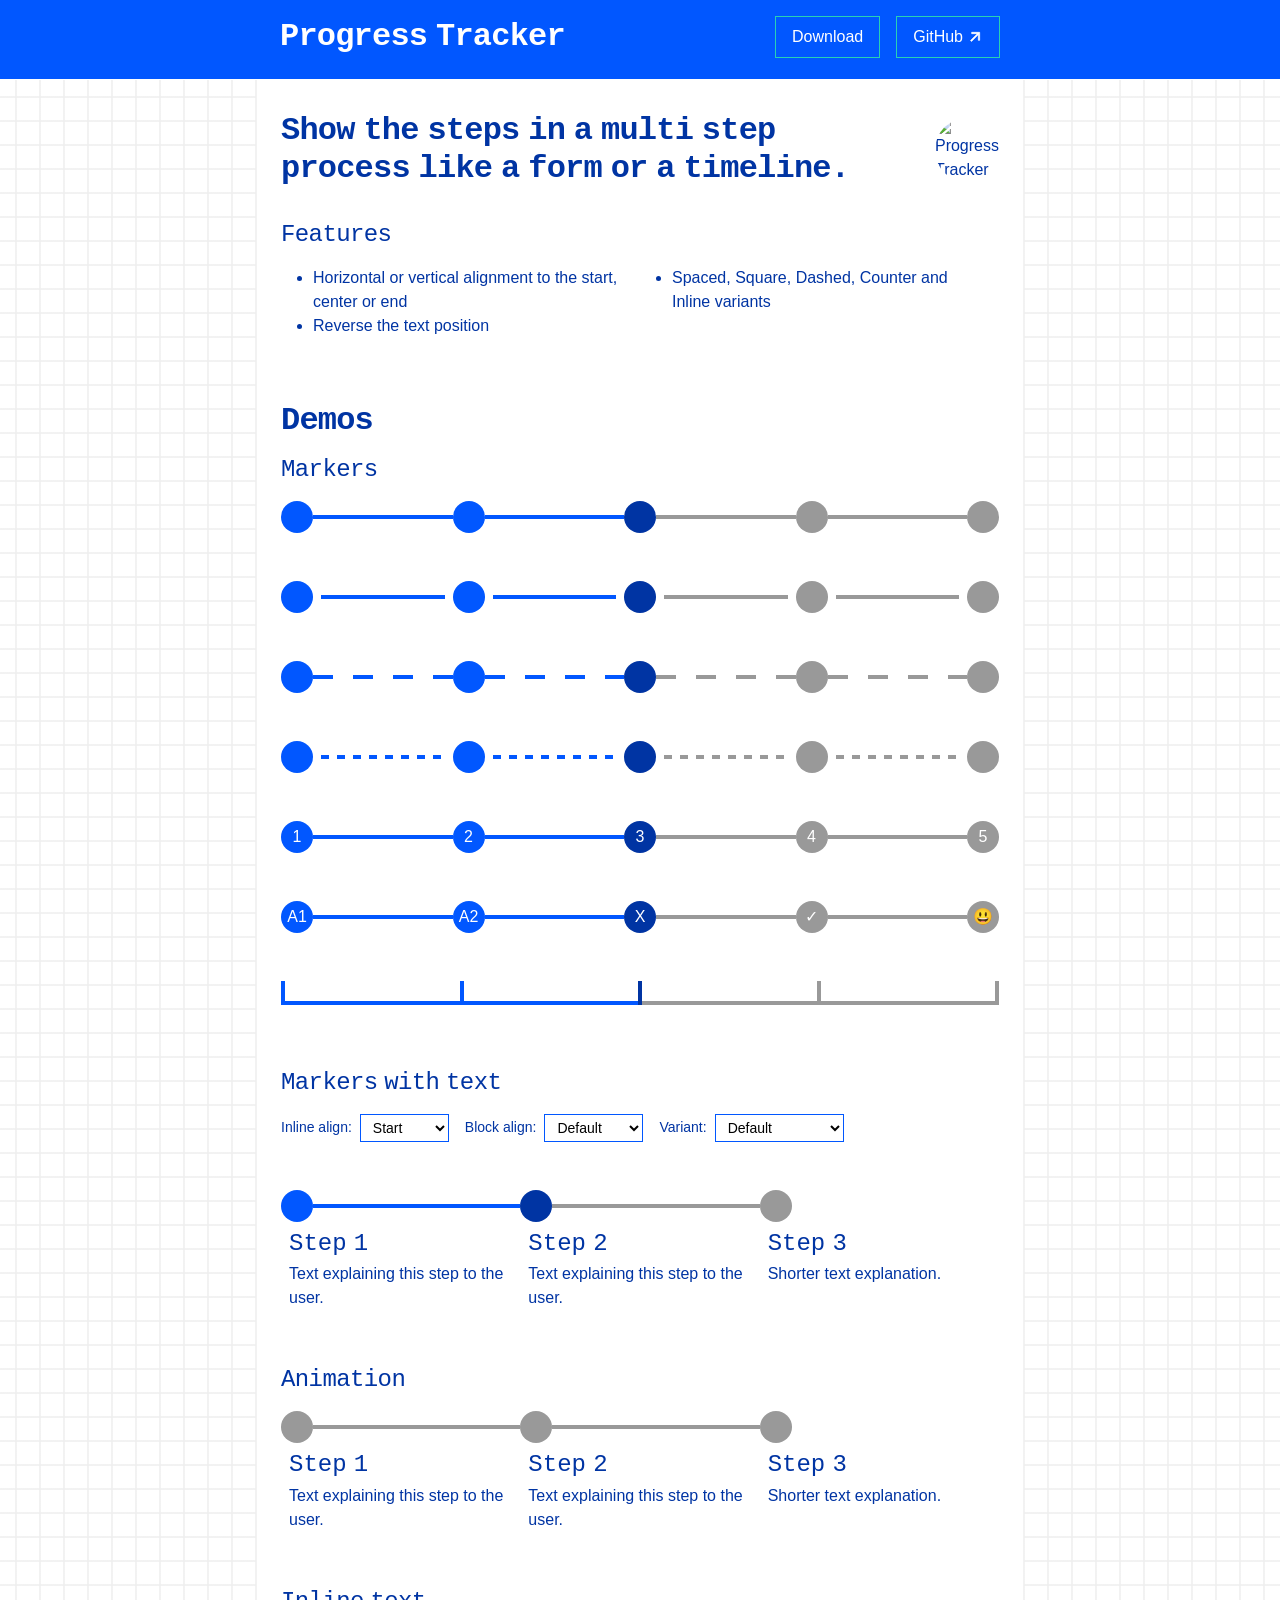
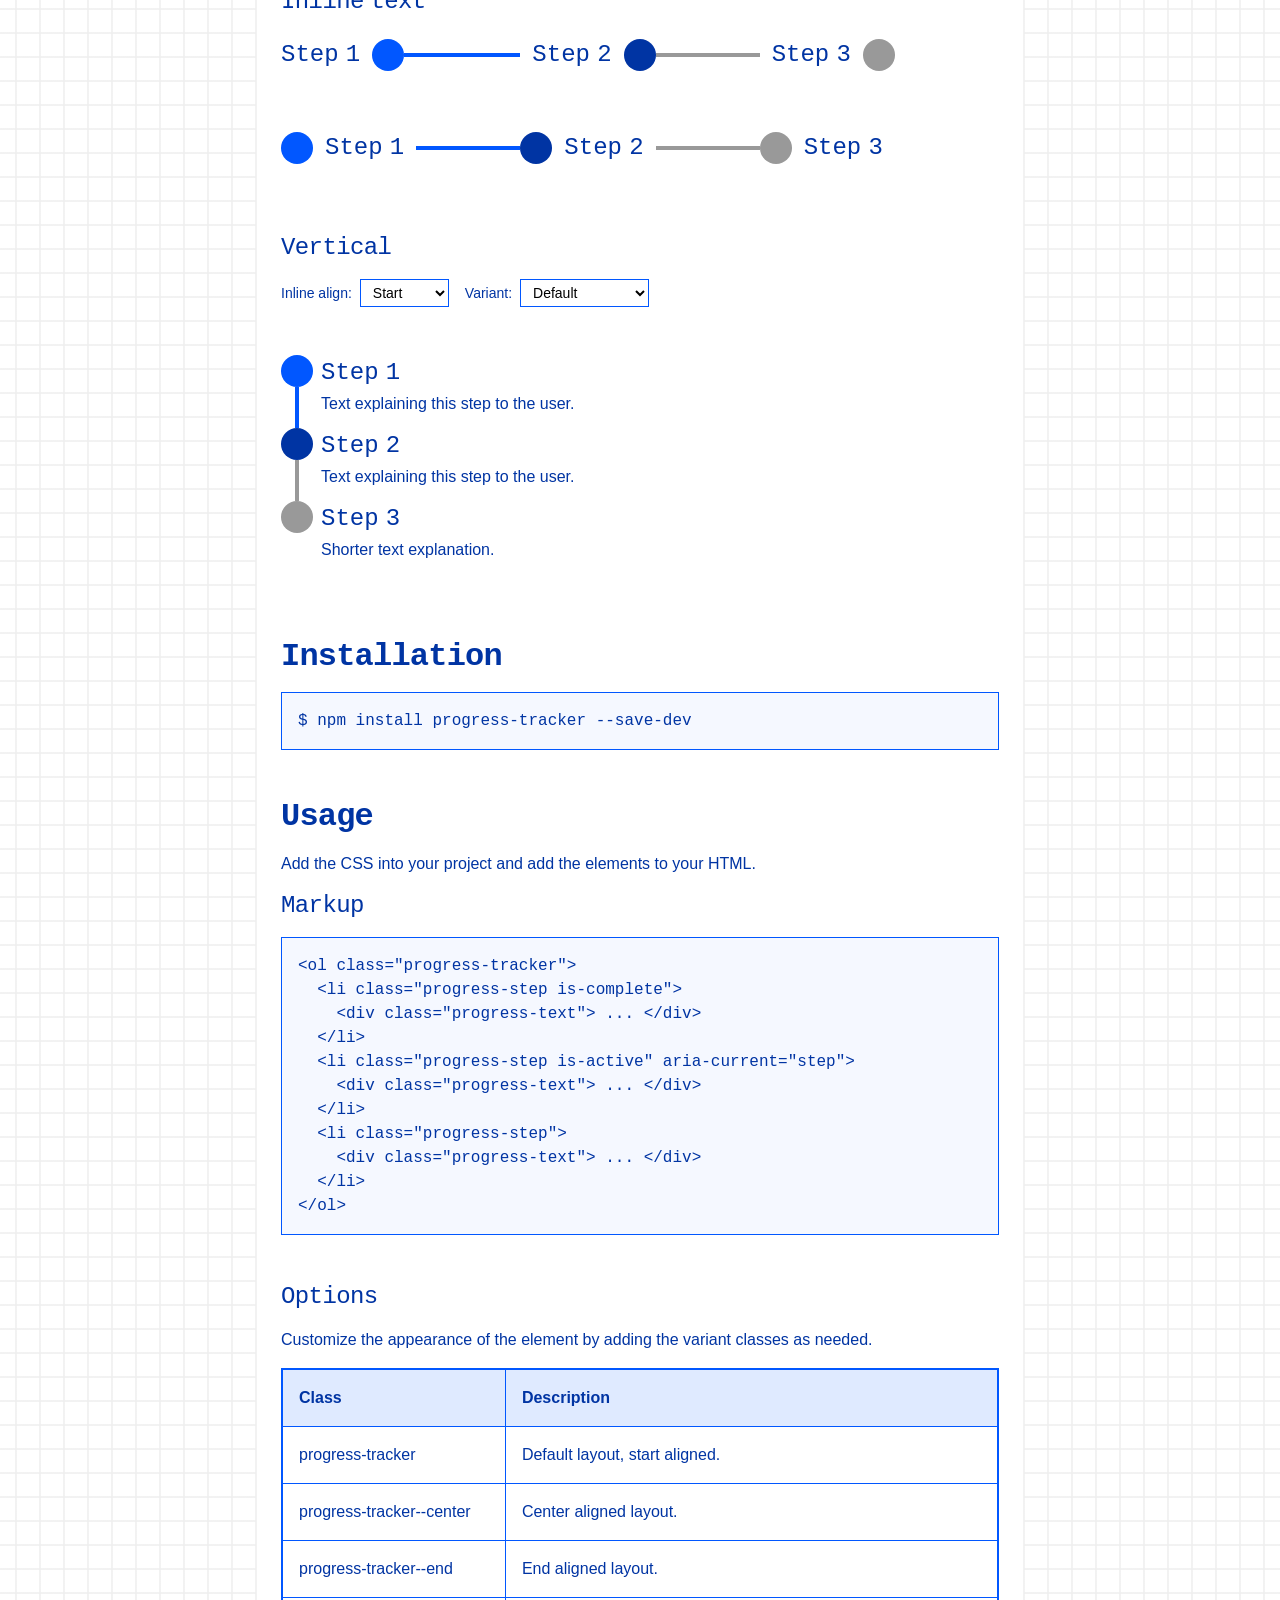
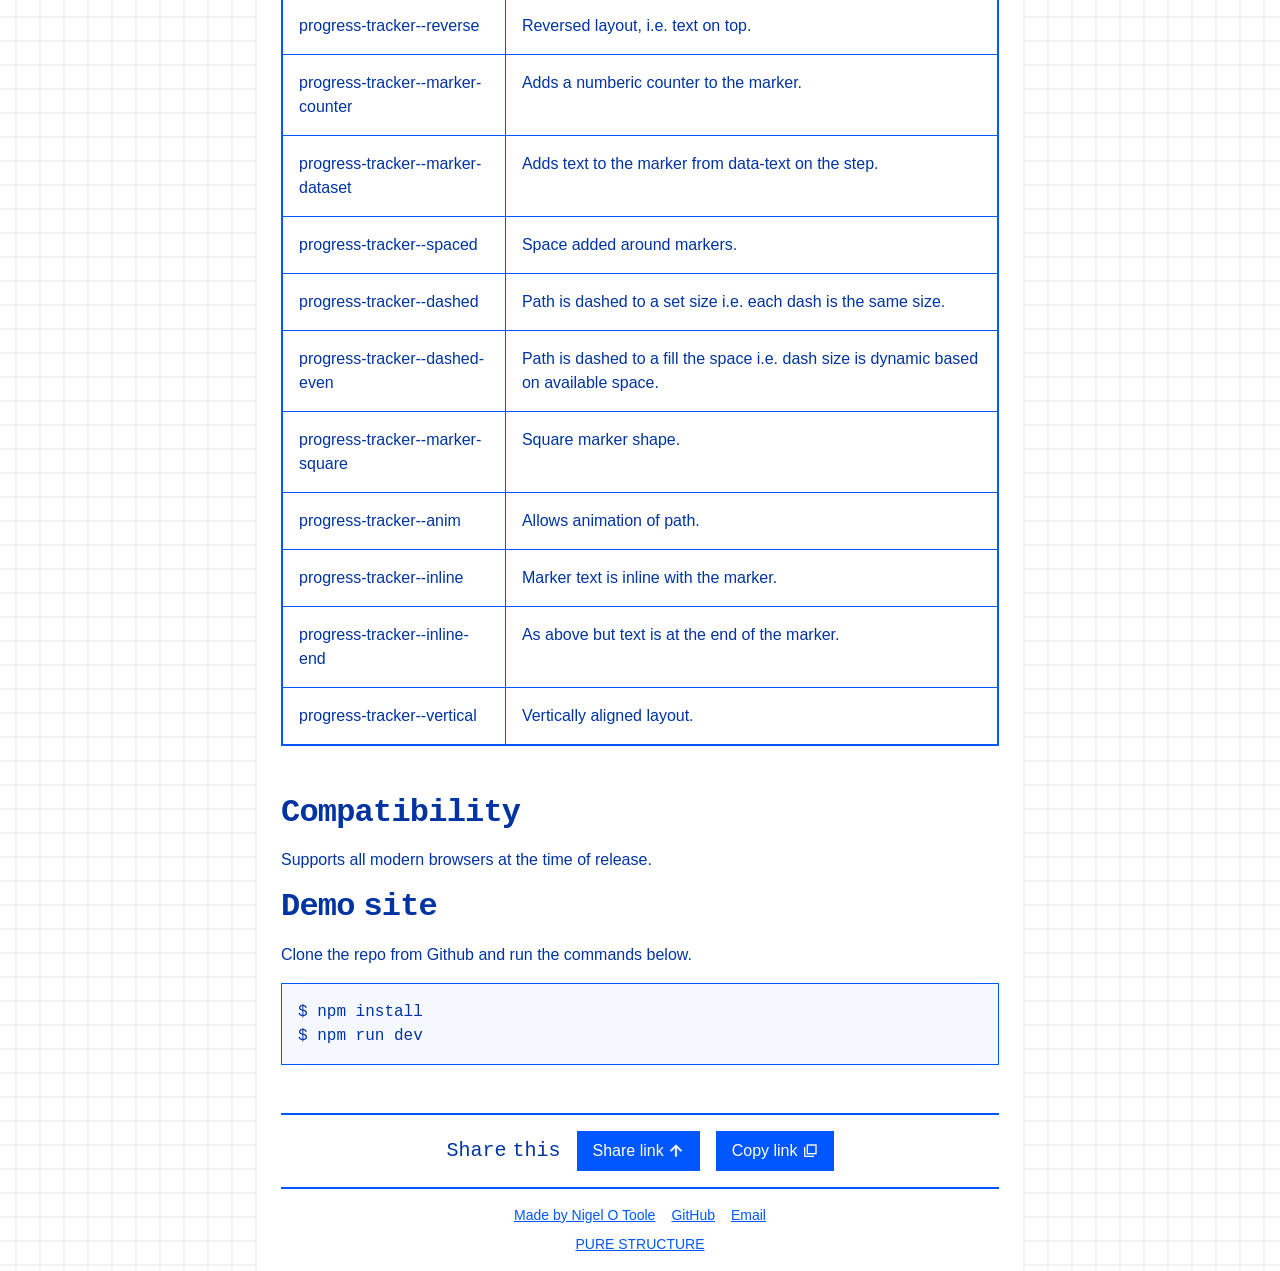
==== src/index.html @ 6cf3f728 "Add dashed variant, refactored code and demos" ====
<!doctype html>
<html lang="en">
  <head>
    <meta charset="utf-8">
    <meta name="viewport" content="width=device-width, initial-scale=1">

    <title>Progress Tracker - Illustrate the steps in a multi step process like a form or a timeline</title>
    <meta name="description" content="Illustrate the steps in a multi step process like a form or a timeline">

    <meta property="og:title" content="Progress Tracker"> 
    <meta property="og:description" content="Illustrate the steps in a multi step process like a form or a timeline">
    <meta property="og:site_name" content="Progress Tracker">
    <meta property="og:url" content="https://nigelotoole.github.io/progress-tracker/">
    <meta property="og:image" content="https://nigelotoole.github.io/progress-tracker/images/progress-tracker-social.png">
    <meta property="og:image:alt" content="Progress Tracker">
    <meta name="twitter:card" content="summary_large_image">

    <link rel="icon" type="image/png" href="favicon-96x96.png" sizes="96x96" />
    <link rel="icon" type="image/svg+xml" href="favicon.svg" />
    <link rel="shortcut icon" href="favicon.ico" />
    <link rel="apple-touch-icon" sizes="180x180" href="/apple-touch-icon.png" />

    <link rel="stylesheet" href="styles/main.css">
    <link rel="stylesheet" href="styles/progress-tracker.css">
  </head>

  <body>

    <header class="header fullwidth space--sm">
      <div class="container">

        <h1 class="logo-text">Progress Tracker</h1> 

        <nav class="nav header-nav">
          <a href="https://github.com/NigelOToole/progress-tracker/archive/master.zip" class="btn btn--green btn--ghost"><span>Download</span></a>
          <a href="https://github.com/NigelOToole/progress-tracker" class="btn btn--green btn--ghost"><span>GitHub <svg class="icon" aria-hidden="true" viewbox="0 0 24 24"><path d="M7 7h8.586L5.293 17.293l1.414 1.414L17 8.414V17h2V5H7v2z"/></svg></span></a>
        </nav>
      </div>
    </header>

    <main id="main" class="main">

      <section class="fullwidth intro">
        <div class="container content flow">

          <div class="heading page-intro">
            <h2 class="page-heading">Show the steps in a multi step process like a form or a timeline.</h2>

            <img src="images/progress-tracker-logo.svg" class="page-intro-img" width="80" height="80" alt="Progress Tracker logo">
          </div>

          <h3>Features</h3> 
          <ul class="columns-sm-2">
            <li>Horizontal or vertical alignment to the start, center or end</li>
            <li>Reverse the text position</li>
            <li>Spaced, Square, Dashed, Counter and Inline variants</li>
          </ul>
          
        </div>
      </section>


      <section class="fullwidth demos">
        <div class="container content flow">

          <h2>Demos</h2>

          
          <h3>Markers</h3>

          <section class="demo">
            <ol class="progress-tracker">
              <li class="progress-step is-complete"></li>
              <li class="progress-step is-complete"></li>
              <li class="progress-step is-active" aria-current="step"></li>
              <li class="progress-step"></li>
              <li class="progress-step"></li>
            </ol>  
          </section>

          <section class="demo">
            <ol class="progress-tracker progress-tracker--spaced">
              <li class="progress-step is-complete"></li>
              <li class="progress-step is-complete"></li>
              <li class="progress-step is-active" aria-current="step"></li>
              <li class="progress-step"></li>
              <li class="progress-step"></li>
            </ol>
          </section>

          <section class="demo">
            <ol class="progress-tracker progress-tracker--dashed-even">
              <li class="progress-step is-complete"></li>
              <li class="progress-step is-complete"></li>
              <li class="progress-step is-active" aria-current="step"></li>
              <li class="progress-step"></li>
              <li class="progress-step"></li>
            </ol>  
          </section>

          <section class="demo">
            <ol class="progress-tracker progress-tracker--dashed">
              <li class="progress-step is-complete"></li>
              <li class="progress-step is-complete"></li>
              <li class="progress-step is-active" aria-current="step"></li>
              <li class="progress-step"></li>
              <li class="progress-step"></li>
            </ol>  
          </section>

          <section class="demo">
            <ol class="progress-tracker progress-tracker--marker-counter">
              <li class="progress-step is-complete"></li>
              <li class="progress-step is-complete"></li>
              <li class="progress-step is-active" aria-current="step"></li>
              <li class="progress-step"></li>
              <li class="progress-step"></li>
            </ol>
          </section>

          <section class="demo">
            <ol class="progress-tracker progress-tracker--marker-dataset">
              <li class="progress-step is-complete" data-text="A1"></li>
              <li class="progress-step is-complete" data-text="A2"></li>
              <li class="progress-step is-active" aria-current="step" data-text="X"></li>
              <li class="progress-step" data-text="✓"></li>
              <li class="progress-step" data-text="😃"></li>
            </ol>
          </section>
      
          <section class="demo">
            <ol class="progress-tracker progress-tracker--marker-square">
              <li class="progress-step is-complete"></li>
              <li class="progress-step is-complete"></li>
              <li class="progress-step is-active" aria-current="step"></li>
              <li class="progress-step"></li>
              <li class="progress-step"></li>
            </ol>
          </section>


          <div class="section-heading">
            <h3>Markers with text</h3>

            <div class="class-update" data-target=".demo--text .progress-tracker">
              <div class="class-update-item">
                <label for="class-update-demo-text-inline">Inline align: </label>
                <select id="class-update-demo-text-inline" class="select">
                  <option value="" selected>Start</option>
                  <option value="progress-tracker--center">Center</option>
                  <option value="progress-tracker--end">End</option>
                </select> 
              </div>

              <div class="class-update-item">
                <label for="class-update-demo-text-block">Block align: </label>
                <select id="class-update-demo-text-block" class="select">
                  <option value="" selected>Default</option>
                  <option value="progress-tracker--reverse">Reverse</option>
                </select>
              </div>

              <div class="class-update-item">
                <label for="class-update-demo-text-variant">Variant: </label>
                <select id="class-update-demo-text-variant" class="select">
                  <option value="" selected>Default</option>
                  <option value="progress-tracker--dashed">Dashed</option>
                  <option value="progress-tracker--dashed-even">Dashed even</option>
                  <option value="progress-tracker--spaced">Spaced</option>
                  <option value="progress-tracker--marker-square">Square</option>
                </select>
              </div>
            </div>
          </div>

          <section class="demo demo--text">
            <ol class="progress-tracker">
              <li class="progress-step is-complete">
                <div class="progress-text">
                  <h4 class="progress-title">Step 1</h4>
                  <p>Text explaining this step to the user.</p>
                </div>
              </li>
    
              <li class="progress-step is-active" aria-current="step">
                <div class="progress-text">
                  <h4 class="progress-title">Step 2</h4>
                  <p>Text explaining this step to the user.</p>
                </div>
              </li>
    
              <li class="progress-step" aria-current="step">
                <div class="progress-text">
                  <h4 class="progress-title">Step 3</h4>
                  <p>Shorter text explanation.</p>
                </div>
              </li>
            </ol>
          </section>


          <h3>Animation</h3>
          <section class="demo demo--anim">
            <ol class="progress-tracker progress-tracker--anim">
              <li class="progress-step">
                <button class="progress-text">
                  <h4 class="progress-title">Step 1</h4>
                  <p>Text explaining this step to the user.</p>
                </button>
              </li>
    
              <li class="progress-step">
                <button class="progress-text">
                  <h4 class="progress-title">Step 2</h4>
                  <p>Text explaining this step to the user.</p>
                </button>
              </li>
    
              <li class="progress-step" aria-current="step">
                <button class="progress-text">
                  <h4 class="progress-title">Step 3</h4>
                  <p>Shorter text explanation.</p>
                </button>
              </li>
            </ol>
          </section>


          <h3>Inline text</h3>

          <section class="demo demo--inline">
            <ol class="progress-tracker progress-tracker--inline">
              <li class="progress-step is-complete">
                <div class="progress-text">
                  <h4 class="progress-title">Step 1</h4>
                </div>
              </li>
    
              <li class="progress-step is-active" aria-current="step">
                <div class="progress-text">
                  <h4 class="progress-title">Step 2</h4>
                </div>
              </li>
    
              <li class="progress-step">
                <div class="progress-text">
                  <h4 class="progress-title">Step 3</h4>
                </div>
              </li>
            </ol>
          </section>

          <section class="demo demo--inline">
            <ol class="progress-tracker progress-tracker--inline progress-tracker--inline-text-end">
              <li class="progress-step is-complete">
                <div class="progress-text">
                  <h4 class="progress-title">Step 1</h4>
                </div>
              </li>
    
              <li class="progress-step is-active" aria-current="step">
                <div class="progress-text">
                  <h4 class="progress-title">Step 2</h4>
                </div>
              </li>
    
              <li class="progress-step">
                <div class="progress-text">
                  <h4 class="progress-title">Step 3</h4>
                </div>
              </li>
            </ol>
          </section>


          <div class="section-heading">
            <h3>Vertical</h3>

            <div class="class-update" data-target=".demo--vertical .progress-tracker">
              <div class="class-update-item">
                <label for="class-update-demo-vertical-inline">Inline align: </label>
                <select id="class-update-demo-vertical-inline" class="select">
                  <option value="" selected>Start</option>
                  <option value="progress-tracker--center">Center</option>
                  <option value="progress-tracker--end">End</option>
                </select> 
              </div>

              <div class="class-update-item">
                <label for="class-update-demo-vertical-variant">Variant: </label>
                <select id="class-update-demo-vertical-variant" class="select">
                  <option value="" selected>Default</option>
                  <option value="progress-tracker--dashed">Dashed</option>
                  <option value="progress-tracker--dashed-even">Dashed even</option>
                  <option value="progress-tracker--spaced">Spaced</option>
                  <option value="progress-tracker--marker-square">Square</option>
                </select>
              </div>
            </div>
          </div>

          <section class="demo demo--vertical">
            <ol class="progress-tracker progress-tracker--vertical">
              <li class="progress-step is-complete">
                <div class="progress-text">
                  <h4 class="progress-title">Step 1</h4>
                  <p>Text explaining this step to the user.</p>
                </div>
              </li>
    
              <li class="progress-step is-active" aria-current="step">
                <div class="progress-text">
                  <h4 class="progress-title">Step 2</h4>
                  <p>Text explaining this step to the user.</p>
                </div>
              </li>
    
              <li class="progress-step">
                <div class="progress-text">
                  <h4 class="progress-title">Step 3</h4>
                  <p>Shorter text explanation.</p>
                </div>
              </li>
            </ol>
          </section>

        </div>
      </section>


      <section id="docs" class="fullwidth docs">
        <div class="container content flow">

          <h2 id="docs-installation">Installation</h2>

<pre><code class="scroll-shadow-inline" tabindex="0">$ npm install progress-tracker --save-dev</code></pre>


          <h2 id="docs-usage">Usage</h2>

          <p>Add the CSS into your project and add the elements to your HTML.</p> 


          <h3 id="docs-markup">Markup</h3>

<pre><code class="scroll-shadow-inline" tabindex="0">&lt;ol class="progress-tracker"&gt;
  &lt;li class="progress-step is-complete"&gt;
    &lt;div class="progress-text"&gt; ... &lt;/div&gt;
  &lt;/li&gt;
  &lt;li class="progress-step is-active" aria-current="step"&gt;
    &lt;div class="progress-text"&gt; ... &lt;/div&gt;
  &lt;/li&gt;
  &lt;li class="progress-step"&gt;
    &lt;div class="progress-text"&gt; ... &lt;/div&gt;
  &lt;/li&gt;
&lt;/ol&gt;
</code></pre>


<h3 id="docs-options">Options</h3>

<p>Customize the appearance of the element by adding the variant classes as needed.</p>

<div class="table-outer scroll-shadow-inline" tabindex="0">
  <table class="table">
    <tbody><tr>
      <th>Class</th>
      <th>Description</th>
    </tr>

    <tr>
      <td>progress-tracker</td>
      <td>Default layout, start aligned.</td>
    </tr>
    <tr>
      <td>progress-tracker--center</td>
      <td>Center aligned layout.</td>
    </tr>
    <tr>
      <td>progress-tracker--end</td>
      <td>End aligned layout.</td>
    </tr>
    
    <tr>
      <td>progress-tracker--reverse</td>
      <td>Reversed layout, i.e. text on top.</td>
    </tr>

    <tr>
      <td>progress-tracker--marker-counter</td>
      <td>Adds a numberic counter to the marker.</td>
    </tr>
    <tr>
      <td>progress-tracker--marker-dataset</td>
      <td>Adds text to the marker from data-text on the step.</td>
    </tr>  

    <tr>
      <td>progress-tracker--spaced</td>
      <td>Space added around markers.</td>
    </tr>
    <tr>
      <td>progress-tracker--dashed</td>
      <td>Path is dashed to a set size i.e. each dash is the same size.</td>
    </tr>
    <tr>
      <td>progress-tracker--dashed-even</td>
      <td>Path is dashed to a fill the space i.e. dash size is dynamic based on available space.</td>
    </tr>

    <tr>
      <td>progress-tracker--marker-square</td>
      <td>Square marker shape.</td>
    </tr>

    <tr>
      <td>progress-tracker--anim</td>
      <td>Allows animation of path.</td>
    </tr>

    <tr>
      <td>progress-tracker--inline</td>
      <td>Marker text is inline with the marker.</td>
    </tr>
    <tr>
      <td>progress-tracker--inline-end</td>
      <td>As above but text is at the end of the marker.</td>
    </tr>

    <tr>
      <td>progress-tracker--vertical</td>
      <td>Vertically aligned layout.</td>
    </tr>
  </tbody></table>
  </div>

        <h2 id="docs-compatibility">Compatibility</h2>
        <p>Supports all modern browsers at the time of release.</p>


        <h2 id="docs-demo-site">Demo site</h2>
        <p>Clone the repo from Github and run the commands below.</p>

<pre><code class="scroll-shadow-inline" tabindex="0">$ npm install
$ npm run dev
</code></pre>

        </div>
      </section>

    </main>

    <footer class="fullwidth space--sm footer">
      <div class="container content">
        <div class="group share">
          <h4 class="share-title">Share this</h4>

          <share-url text-selector="span" maintain-size="true">
            <button class="btn btn--icon-multi">
              <span>Share link</span> 
              <svg class="icon" aria-hidden="true" viewbox="0 0 24 24"><path d="m3.293 11.293 1.414 1.414L11 6.414V20h2V6.414l6.293 6.293 1.414-1.414L12 2.586l-8.707 8.707z"/></svg>
              <svg class="icon" viewBox="0 0 24 24" stroke-width="2" stroke-linecap="square" stroke-linejoin="arcs"><path d="M22 11.08V12a10 10 0 1 1-5.93-9.14" fill="none" /><path d="M22 4 12 14.01l-3-3" fill="none"/></svg>
            </button>
          </share-url>
          
          <share-url action="clipboard" text-success="Copied" text-selector="span" maintain-size="true">
            <button class="btn btn--icon-multi share-url">
              <span>Copy link</span> 
              <svg class="icon" viewbox="0 0 24 24"><rect x="8" y="3" width="13" height="13" rx="0" stroke-width="2" stroke-linecap="square" stroke-linejoin="arcs" fill="none"></rect><path d="M4 7v12c0 .6.4 1 1 1h12" stroke-width="2" stroke-linecap="square" stroke-linejoin="arcs" fill="none"></path></svg>
              <svg class="icon" aria-hidden="true" viewBox="0 0 24 24" stroke-width="2" stroke-linecap="square" stroke-linejoin="arcs"><path d="M22 11.08V12a10 10 0 1 1-5.93-9.14" fill="none" /><path d="M22 4 12 14.01l-3-3" fill="none"/></svg>
            </button>
          </share-url>

        </div>

        <nav class="nav footer-nav">
          <a href="http://www.purestructure.com/nigelotoole" rel="author">Made by Nigel O Toole</a>
          <a href="https://github.com/nigelotoole" rel="external">GitHub</a>
          <a data-encode="bWFpbHRvOnB1cmVAcHVyZXN0cnVjdHVyZS5jb20" data-encode-attribute="href" class="encode">Email</a>
          <a href="http://www.purestructure.com" rel="external" class="w-100">PURE STRUCTURE</a>
        </nav>
      </div>
    </footer>


    <script src="scripts/main.js" type="module"></script>
    <script src="scripts/share-url-wc.js" type="module"></script>


  </body>
</html>
---- src/styles/main.css ----
/* https://www.joshwcomeau.com/css/custom-css-reset/, https://andy-bell.co.uk/a-more-modern-css-reset/ */
*, *::before, *::after {
  box-sizing: border-box;
}
* {
  margin: 0;
}
html {
  -moz-text-size-adjust: none;
  -webkit-text-size-adjust: none;
  text-size-adjust: none;
}
body {
  line-height: 1.5;
  -webkit-font-smoothing: antialiased;

  min-height: 100vh;
}
img, picture, video, canvas, svg { 
  display: block;
  max-width: 100%;
}
input, button, textarea, select {
  font: inherit;
}
p, h1, h2, h3, h4, h5, h6 {
  word-wrap: break-word;
}
/* Opinionated */
h1, h2, h3, h4,
button, input, label {
  line-height: 1.2;
}
h1, h2, h3, h4 {
  text-wrap: balance;
}
@font-face {
  font-family: 'Source Code Pro';
  src: url('../fonts/source-code-pro.woff2') format('woff2');
  display: swap;
}
@font-face {
  font-family: 'Work Sans';
  src: url('../fonts/work-sans.woff2') format('woff2');
  display: swap;
}
:root {
  /* Colours */
  /* https://oklch-palette.vercel.app/#53.67,0.257,262.51,100, https://oklch.com/#53.67,0.257,262.51,100 */
  --color-50: rgb(245, 248, 255);
  --color-100: rgb(223, 234, 255);
  --color-200: rgb(153, 189, 255);
  --color-300: rgb(109, 159, 255);
  --color-400: rgb(63, 126, 255);
  --color-500: rgb(1, 87, 255);
  --color-600: rgb(0, 72, 215);
  --color-700: rgb(0, 52, 163);
  --color-800: rgb(0, 33, 112);
  --color-900: rgb(0, 17, 69);

  --color-accent-500: rgb(40, 209, 180);
  --color-accent-700: rgb(1, 119, 101);
  
  /* Type */
  --sans-serif-font-family: system-ui, -apple-system, Segoe UI, Roboto, Ubuntu, Cantarell, Noto Sans, sans-serif, Arial, sans-serif;
  --serif-font-family: 'Times New Roman', Times, serif;
  /* --body-font-family: 'Work Sans', var(--sans-serif-font-family);
  --heading-font-family: 'Source Code Pro', var(--sans-serif-font-family); */
  --body-font-family: 'Work Sans', sans-serif;
  --heading-font-family: 'Source Code Pro', monospace;

  --text-color: var(--color-700);
  --link-color: var(--color-500);
  --link-color-hover: var(--color-700);

  /* Layout */
  --layout-breakpoint-xs: 0;
  --layout-breakpoint-sm: 576px;
  --layout-breakpoint-md: 768px;
  --layout-breakpoint-lg: 992px;
  --layout-breakpoint-xl: 1200px;
  --layout-breakpoint-xxl: 1400px;

  --layout-gutter-inline: 16px;
  --layout-gutter-block: 0px;

  --layout-space-xxs: 4px;
  --layout-space-xs: 8px;
  --layout-space-sm: 16px;
  --layout-space-md: 32px;
  --layout-space-lg: 48px;
  --layout-space-xl: 64px;
  --layout-space-xxl: 80px;

  --ease-out-cubic: cubic-bezier(.215, .610, .355, 1);
  --ease-in-out-cubic: cubic-bezier(.65, .05, .36, 1);

  --bg-grid-color: rgba(238, 238, 238, .75);
  --bg-grid-line: 2px;
  --bg-grid-box: 48px;
}
@supports (color: color(display-p3 0 0 0%)) {
:root {
  --color-50: rgb(245, 248, 255);
  --color-100: rgb(223, 234, 255);
  --color-300: rgb(109, 159, 255);
  --color-700: rgb(0, 52, 163);
  --color-800: rgb(0, 33, 112);
  --color-900: rgb(0, 17, 69);
}

@media (color-gamut: p3) {
:root {
  --color-50: color(display-p3 0.96281 0.97222 0.99781);
  --color-100: color(display-p3 0.8822 0.91623 0.99269);
  --color-300: color(display-p3 0.46998 0.61827 0.97252);
  --color-700: color(display-p3 0.07062 0.20014 0.6152);
  --color-800: color(display-p3 0.03454 0.12659 0.42217);
  --color-900: color(display-p3 0.01272 0.0648 0.25957);
}
}
}
@media (min-width: 768px) {
:root {
    --layout-gutter-inline: 24px;
}
  }
@supports not (background-color: oklch(0%, 0, 0)) {
  :root {
    /* --color-50: #f0f5ff; */
    --color-50: #f5f8ff;
    /* --color-100: #c5d9ff; */
    --color-100: #dfeaff;
    --color-200: #99bdff;
    --color-300: #6d9fff;
    --color-400: #3f7eff;
    --color-500: #0157ff;
    --color-600: #0048d7;
    --color-700: #0034a3;
    --color-800: #002170;
    --color-900: #001145;

    --color-accent-500: #28d1b4;
    --color-accent-700: #007765;
  }
}
/* Custom media queries */
/* Type and background */
body {
  font-family: 'Work Sans', sans-serif;
  font-family: var(--body-font-family);
  color: rgb(0, 52, 163);
  color: color(display-p3 0.07062 0.20014 0.6152);
  color: var(--color-700);
  background-color: #fff;
  background-image: repeating-linear-gradient(90deg, rgba(238, 238, 238, .75) 0, rgba(238, 238, 238, .75) 2px, transparent 0, transparent 50%), repeating-linear-gradient(180deg, rgba(238, 238, 238, .75) 0, rgba(238, 238, 238, .75) 2px, transparent 0, transparent 50%);
  background-image: repeating-linear-gradient(90deg, var(--bg-grid-color) 0, var(--bg-grid-color) var(--bg-grid-line), transparent 0, transparent 50%), repeating-linear-gradient(180deg, var(--bg-grid-color) 0, var(--bg-grid-color) var(--bg-grid-line), transparent 0, transparent 50%);
  background-size: 48px 48px;
  background-size: var(--bg-grid-box) var(--bg-grid-box);
  background-position: calc(50% - (2px/2)) top;
  background-position: calc(50% - (var(--bg-grid-line)/2)) top;
}
.content {
    background-color: #fff;
    border-left: calc(2px/2) solid rgba(238, 238, 238, .75);
    border-right: calc(2px/2) solid rgba(238, 238, 238, .75);
    border-left: calc(var(--bg-grid-line)/2) solid var(--bg-grid-color);
    border-right: calc(var(--bg-grid-line)/2) solid var(--bg-grid-color);
  }
::-moz-selection {
  color: #fff;
  background-color: rgb(0, 52, 163);
  background-color: color(display-p3 0.07062 0.20014 0.6152);
  background-color: var(--color-700);
}
::selection {
  color: #fff;
  background-color: rgb(0, 52, 163);
  background-color: color(display-p3 0.07062 0.20014 0.6152);
  background-color: var(--color-700);
}
h1, .h1, h2, .h2, h3, .h3, h4, .h4, h5, .h5, h6, .h6 {
  font-family: 'Source Code Pro', monospace;
  font-family: var(--heading-font-family);
  font-weight: 400;
  word-spacing: -.5ch;
}
h1, h2, h3 {
  letter-spacing: -.025em;
}
h1, h2 {
  font-weight: 600;
}
/* Clamp from 375 - 768px */
h1 { font-size: 3rem; font-size: clamp(2.5rem, 2.0229rem + 2.0356vw, 3rem); }
h2 { font-size: 2rem; font-size: clamp(1.5rem, 1.0229rem + 2.0356vw, 2rem); }
h3 { font-size: 1.5rem; font-size: clamp(1.25rem, 1.0115rem + 1.0178vw, 1.5rem); }
h4 { font-size: 1.25rem; font-size: clamp(1.125rem, 1.0057rem + 0.5089vw, 1.25rem); }
h5 { font-size: 1rem; }
h6 { font-size: 1rem; }
p {

}
ul, ol {
  padding-left: 32px;
  padding-left: var(--layout-space-md);
}
pre, code {
  font-family: 'Source Code Pro', monospace;
  font-family: var(--heading-font-family);
}
a {
  color: rgb(1, 87, 255);
  color: var(--link-color);
  transition: color 0.3s;
}
a:hover, a:focus {
    color: rgb(0, 52, 163);
    color: color(display-p3 0.07062 0.20014 0.6152);
    color: var(--link-color-hover);
  }
a:focus-within {
    outline: 2px solid rgb(1, 87, 255);
    outline: 2px solid var(--link-color);
  }
/* Elements and utilities */
html {
  scroll-padding-block-start: var(--header-height);
  scroll-behavior: smooth;
}
[id]:not(.fullwidth) {
  scroll-margin-block-start: 1ex;
}
.img-fluid {
  max-width: 100%;
  height: auto;
}
.w-100 {
  width: 100%;
}
code {
  padding: .125rem;
  background-color: rgb(245, 248, 255);
  background-color: color(display-p3 0.96281 0.97222 0.99781);
  background-color: var(--color-50);
}
pre code {
    display: block;
    padding: 1rem;
    white-space: pre;
    overflow: auto;
    border: 1px solid rgb(1, 87, 255);
    border: 1px solid var(--color-500);
  }
.table-outer {
  display: block;
  width: 100%;
}
.table {
    width: 100%;
    border-collapse: collapse;
  }
.table th, .table td {
      padding: 16px;
      padding: var(--layout-space-sm);
      text-align: left;
      vertical-align: top;
      border: 1px solid rgb(1, 87, 255);
      border: 1px solid var(--color-500);   
    }
.table th {
      background-color: rgb(223, 234, 255);
      background-color: color(display-p3 0.8822 0.91623 0.99269);
      background-color: var(--color-100);
    }
/* Scroll shadow for inline overflow */
/* Inspired by https://daverupert.com/2023/08/animation-timeline-scroll-shadows/ */
.scroll-shadow-inline {
  --shadow-color: rgba(0, 0, 0, 0.2);
  --shadow-size: 8px;
  --shadow-spread: calc(var(--shadow-size) * -.5);

  overflow-x: auto;
  overflow-inline: auto;

  animation: scroll-shadow-inset linear;
  scroll-timeline: --scroll-shadow-timeline inline;
  animation-timeline: --scroll-shadow-timeline;

  /* This is shorthand for the above using an anonymous timeline instead of a named one */
  /* animation-timeline: scroll(self inline); */

  /* Non-essential styles */
  border: 1px solid rgb(1, 87, 255);
  border: 1px solid var(--color-500);

  /* Stops child elements with a background appearing above the shadow */  
}
.scroll-shadow-inline > * {
    mix-blend-mode: multiply;
  }
/* Fallback */
@supports not (animation-timeline: scroll(self inline)) {
.scroll-shadow-inline {
    /* Background color should be the same as the element */
    --scroll-bg-color: #fff;
    background-image:
    linear-gradient(to right, #fff, #fff), linear-gradient(to right, #fff, #fff),
    linear-gradient(to right, var(--shadow-color), transparent), linear-gradient(to left, var(--shadow-color), transparent);
    background-image:
    linear-gradient(to right, var(--scroll-bg-color), var(--scroll-bg-color)), linear-gradient(to right, var(--scroll-bg-color), var(--scroll-bg-color)),
    linear-gradient(to right, var(--shadow-color), transparent), linear-gradient(to left, var(--shadow-color), transparent);   
    background-size: 
    calc(var(--shadow-size) * 4) 100%, calc(var(--shadow-size) * 4) 100%, 
    calc(var(--shadow-size) * 2) 100%, calc(var(--shadow-size) * 2) 100%;
    background-position: left center, right center, left center, right center;
    background-attachment: local, local, scroll, scroll;
    background-repeat: no-repeat;  
}
  }
.scroll-shadow-inline.table-outer {
    border-left: 2px solid rgb(1, 87, 255);
    border-right: 2px solid rgb(1, 87, 255);
    border-left: 2px solid oklch(53.67% 0.257 262.51);
    border-left: 2px solid var(--color-500);
    border-right: 2px solid oklch(53.67% 0.257 262.51);
    border-right: 2px solid var(--color-500);
  }
.scroll-shadow-inline .table th:first-child, .scroll-shadow-inline .table td:first-child {
        border-left: none;
      }
.scroll-shadow-inline .table th:last-child, .scroll-shadow-inline .table td:last-child {
        border-right: none;
      }
code.scroll-shadow-inline {
    --scroll-bg-color: var(--color-50);
  }
/* Shadow animations */
/* Right shadow, left shadow. Negative spread to prevent a shadow on the top and bottom of the element */
@keyframes scroll-shadow-inset {
  from {
    box-shadow: 
    inset calc(var(--shadow-size) * -2) 0 var(--shadow-size) var(--shadow-spread) var(--shadow-color), 
    inset calc(var(--shadow-size) * 0) 0 var(--shadow-size) var(--shadow-spread) var(--shadow-color);
  }  
  10%, 90% {
    box-shadow: 
    inset calc(var(--shadow-size) * -1) 0 var(--shadow-size) var(--shadow-spread) var(--shadow-color), 
    inset calc(var(--shadow-size) * 1) 0 var(--shadow-size) var(--shadow-spread) var(--shadow-color);
  }
  to {
    box-shadow: 
    inset calc(var(--shadow-size) * 0) 0 var(--shadow-size) var(--shadow-spread) var(--shadow-color), 
    inset calc(var(--shadow-size) * 2) 0 var(--shadow-size) var(--shadow-spread) var(--shadow-color);
  }
}
@keyframes scroll-shadow-inline-end {
  from {
    box-shadow: 
    calc(var(--shadow-size) * 0) 0 var(--shadow-size) 0 var(--shadow-color);
  }  
  10%, 90% {
    box-shadow: 
    calc(var(--shadow-size) * 1) 0 var(--shadow-size) 0 var(--shadow-color);
  }
  to {
    box-shadow: 
    calc(var(--shadow-size) * 2) 0 var(--shadow-size) 0 var(--shadow-color);
  }
}
/* Browser support message */
.unsupported {
  display: none;
}
.unsupported.is-active {
    display: block;
  }
/* Spacing of components */
.space, .fullwidth {
  --layout-space: var(--layout-space-md);
}
.space--zero {
  --layout-space: 0;
}
.space--xxs {
  --layout-space: var(--layout-space-xxs);
}
.space--xs {
  --layout-space: var(--layout-space-xs);
}
.space--sm {
  --layout-space: var(--layout-space-sm);
}
.space--md {
  --layout-space: var(--layout-space-md);
}
.space--lg {
  --layout-space: var(--layout-space-lg);
}
.space--xl {
  --layout-space: var(--layout-space-xl);
}
.space--xxl {
  --layout-space: var(--layout-space-xxl);
}
.space {
  padding: var(--layout-space);
}
.space--block {
  padding-left: 0;
  padding-right: 0;
}
.space--inline {
  padding-top: 0;
  padding-bottom: 0;
}
/* Fullwidth */
.fullwidth {
}
@media (min-width: 576px) {
.main, .footer {
    padding-left: 16px;
    padding-right: 16px;
    padding-left: var(--layout-gutter-inline);
    padding-right: var(--layout-gutter-inline);
}
  }
.container {
    max-width: 768px;
    max-width: var(--layout-breakpoint-md);
    padding-left: 16px;
    padding-right: 16px;
    padding-left: var(--layout-gutter-inline);
    padding-right: var(--layout-gutter-inline);
    margin-left: auto;
    margin-right: auto;
  }
.fullwidth > .container {
    padding-top: var(--layout-space);
    padding-bottom: var(--layout-space);
  }
/* Grid */
.row {
  display: flex;
  flex-wrap: wrap;
  row-gap: 16px;
  row-gap: var(--layout-gutter-inline);
  margin-left: calc(-1 * 16px);
  margin-right: calc(-1 * 16px);
  margin-left: calc(-1 * var(--layout-gutter-inline));
  margin-right: calc(-1 * var(--layout-gutter-inline));
}
.row > * {
    flex-shrink: 0;
    width: 100%;
    max-width: 100%;
    padding-left: 16px;
    padding-right: 16px;
    padding-left: var(--layout-gutter-inline);
    padding-right: var(--layout-gutter-inline);
  }
@media (min-width: 768px) {
  .col-md-4 {
    flex: 0 0 auto;
    width: 33.33333333%;
  }

  .col-md-8 {
    flex: 0 0 auto;
    width: 66.66666667%;
  }
}
@media (min-width: 992px) {
  .col-lg-4 {
    flex: 0 0 auto;
    width: 33.33333333%;
  }

  .col-lg-8 {
    flex: 0 0 auto;
    width: 66.66666667%;
  }
}
/* Flow */
.flow > * + * {
    margin-top: 1.5rem;
    margin-top: var(--flow-space, 1.5rem);
  }
/* Large gap before headings and after h1 */
.flow .heading:has(h1) + * {
      --flow-space: var(--layout-space-lg);
    }
.flow h1, .flow h2, .flow h3, .flow h4, .flow h1 + * {
      --flow-space: var(--layout-space-lg);
    }
/* Medium gap if a heading follows a heading */
.flow h1 + h2, .flow h2 + h3, .flow h3 + h4, .flow .heading + h2, .flow .heading + h3, .flow .heading + h4 {
      --flow-space: var(--layout-space-md);
    }
/* Small gap directly after heading and inside heading wrapper */
.flow h2:not(.does-not-exist) + *, .flow h3:not(.does-not-exist) + *, .flow h4:not(.does-not-exist) + *, .flow .heading + *, .flow h2:not(.does-not-exist) + p + *, .flow h3:not(.does-not-exist) + p + *, .flow h4:not(.does-not-exist) + p + *, .flow .heading + p + *, .flow.heading > * + * {
      --flow-space: var(--layout-space-sm);
    }
/* Group */
.group, .nav {
  --layout-space: var(--layout-space-sm);

  display: flex;
  flex-wrap: wrap;
  gap: 16px;
  gap: var(--layout-space);
}
/* .group--min {
  > * > *:first-child {
    &, & > *:first-child {
      min-width: 144px;
      text-align: center;
    }
  }
} */
/* Demos */
.demos .container {
  --flow-space: var(--layout-space-lg);
}
/* ----- Buttons ----- */
.btn {
  --padding-inline: var(--layout-space-sm);
  --padding-block: var(--layout-space-xs);

  --text-color: #fff;
  --bg-color: var(--color-500);
  --border-color: var(--color-500);
  --border-size: 0px;

  --text-color-hover: #fff;
  --bg-color-hover: var(--color-700);
  --border-color-hover: var(--color-700);

  display: inline-flex;
  gap: .25em;
  justify-content: center;
  align-items: center;
  padding: 8px 16px;
  padding: var(--padding-block) var(--padding-inline);
  border: 0px solid rgb(1, 87, 255);
  border: var(--border-size) solid var(--border-color);
  background-color: rgb(1, 87, 255);
  background-color: var(--bg-color);
  transition: all .25s;

  color: #fff;

  color: var(--text-color);
  font-size: 1rem;
  line-height: 1.5;
  -webkit-text-decoration: none;
  text-decoration: none;
  text-align: center;
  cursor: pointer;

  position: relative;
  overflow: hidden;
}
.btn > span:not(.does-not-exist), .btn > .icon {
    position: relative;
    z-index: 1;
  }
.btn > span {
    position: relative;
    z-index: 1;

    display: inline-flex;
    gap: .25em;
    justify-content: center;
    align-items: center;  
  }
.btn::after {
    content: "";
    position: absolute;
    top: 0;
    left: 0;
    width: 100%;
    height: 100%;
    z-index: 0;
    background-color: var(--bg-color-hover);
    scale: 0 1;
    transform-origin: 100% 50%;
    transition-property: scale;
    transition-duration: inherit;
    transition-timing-function: cubic-bezier(.215, .610, .355, 1);
    transition-timing-function: var(--ease-out-cubic);
  }
.btn:hover, .btn:focus, .btn.is-active, a:hover .btn {
    color: var(--text-color-hover);
    border-color: var(--border-color-hover);
  }
.btn:hover::after {
      scale: 1;
      transform-origin: 0 50%;
    }
.btn:focus::after {
      scale: 1;
      transform-origin: 0 50%;
    }
.btn.is-active::after {
      scale: 1;
      transform-origin: 0 50%;
    }
a:hover .btn::after {
      scale: 1;
      transform-origin: 0 50%;
    }
.btn:disabled {
    pointer-events: none;
    opacity: .75;
  }
.btn.disabled {
    pointer-events: none;
    opacity: .75;
  }
.btn .icon, .btn svg {
    pointer-events: none;
  }
.btn.btn--outline {
    --text-color: var(--color-500);
  }
.btn--white {
  --text-color: var(--color-500);
  --bg-color: var(--color-50);
  --border-color: #fff;

  --text-color-hover: var(--color-700);
  --bg-color-hover: #fff;
  --border-color-hover: #fff;
}
.btn--white.btn--outline {
    --text-color: #fff;
  }
.btn--green {
  --bg-color: var(--color-accent-500);
  --border-color: var(--color-accent-500);

  --bg-color-hover: var(--color-accent-700);
  --border-color-hover: var(--color-accent-700);
}
.btn--green.btn--outline {
    --text-color: var(--color-accent-700);
  }
.btn--outline, .btn--ghost {
  --bg-color: transparent;
  --border-size: 1px;
}
.btn--ghost {
  --text-color: #fff;
  --text-color-hover: var(--color-700);
  --bg-color-hover: #fff;
  --border-color-hover: #fff;
}
.btn--icon, .btn--round {
  --padding-inline: 1rem;
  --padding-block: 1rem;
}
.btn--round {
  align-items: center;
  justify-content: center;
  border-radius: 50%;
  aspect-ratio: 1 / 1;
}
.btn--icon-multi:not(.is-active) .icon:last-of-type, .btn--icon-multi.is-active .icon:first-of-type {
    display: none;
  }
.icon {
  display: inline-flex;
  justify-content: center;
  align-items: center;
  width: 1em;
  height: 1em;
  fill: currentColor;
  stroke: currentColor;
  transition: inherit;
}
.icon use {
    transition: inherit;
  }
a .icon, button .icon {
    pointer-events: none;
  }
/* ----- Header and footer ----- */
.header {
  position: sticky;
  top: 0;
  z-index: 100;
  width: 100%;
  color: #fff;
  background-color: rgb(1, 87, 255);
  background-color: var(--color-500);
  border-bottom: 1px solid #fff;
}
@media (min-width: 768px) {
.header {
    min-height: 80px;
}
  }
.header .container {
    display: flex;
    gap: 16px;
    gap: var(--layout-space-sm);
    flex-wrap: wrap;
    align-items: center;
  }
.header a:not(.btn) {
    color: #fff;
    -webkit-text-decoration: none;
    text-decoration: none;
  }
.header a:not(.btn):hover, .header a:not(.btn):focus {
      color: rgb(223, 234, 255);
      color: color(display-p3 0.8822 0.91623 0.99269);
      color: var(--color-100);
    }
.logo-text {
    flex: 1 0 0%;
    margin: 0;
    font-family: 'Source Code Pro', monospace;
    font-family: var(--heading-font-family);
    color: #fff;

    /* font-size: 2.5rem; 
    font-size: clamp(2rem, 1.5229rem + 2.0356vw, 2.5rem); */

    font-size: 2rem;
    font-size: clamp(1.5rem, 1.0229rem + 2.0356vw, 2rem);
  }
.header-nav {
    margin-left: auto;
  }
.header-nav:not(:has(.btn)) {
      row-gap: 0;
    }
@media (max-width: 575px) {
.header-nav {
      width: 100%;
  }
    }
.header-nav a:not(.btn) {
      position: relative;
      color: rgb(223, 234, 255);
      color: color(display-p3 0.8822 0.91623 0.99269);
      color: var(--color-100);
      text-transform: uppercase;
  
    }
.header-nav a:not(.btn)::after {
        content: "";
        position: absolute;
        bottom: 0;
        left: 0;
        width: 100%;
        height: 2px;
        transition: transform .2s ease-in-out;
  
        z-index: -1;
        background-color: currentColor;
        transform: scaleX(0);
        transform-origin: 100% 50%;
        transition-timing-function: cubic-bezier(.65, .05, .36, 1);
        transition-timing-function: var(--ease-in-out-cubic);
      }
.header-nav a:not(.btn):hover, .header-nav a:not(.btn):focus, .header-nav a.is-active:not(.btn) {
        color: #fff;
      }
.header-nav a:not(.btn):hover::after {
          transform: scaleX(1);
          transform-origin: 0 50%;
        }
.header-nav a:not(.btn):focus::after {
          transform: scaleX(1);
          transform-origin: 0 50%;
        }
.header-nav a.is-active:not(.btn)::after {
          transform: scaleX(1);
          transform-origin: 0 50%;
        }
@media (max-width: 575px) {
.header-nav .btn { 
        width: calc(50% - (var(--layout-space) / 2));
        --padding-block: var(--layout-space-xxs);
    }
      }
.footer {
    text-align: center;
  }
.footer .container > * {
      padding-top: var(--layout-space);
      border-top: 2px solid rgb(1, 87, 255);
      border-top: 2px solid oklch(53.67% 0.257 262.51);
      border-top: 2px solid var(--color-500);
    }
.footer .container > *:not(:first-child) {
        margin-top: var(--layout-space);
      }
.footer .group, .footer .nav {
      align-items: center;
      justify-content: center;
    }
@media (max-width: 575px) {
.footer .share-title {
        width: 100%;
    }
      }
.footer-nav {
      row-gap: 8px;
      row-gap: var(--layout-space-xs);
      font-size: .875rem;
    }
/* Page heading */
.page-intro {
  display: flex;
  gap: 32px;
  gap: var(--layout-space-md);
  align-items: center;
}
.page-heading {
    flex-grow: 1;
    text-wrap: pretty;
  }
.page-intro-img {
    width: 80px;
    height: auto;
    border-radius: 50%;
  }
@media (min-width: 576px) {
.columns-sm-2 {
      -moz-column-count: 2;
           column-count: 2;
      -moz-column-gap: 32px;
           column-gap: 32px;
      -moz-column-gap: var(--layout-space-md);
           column-gap: var(--layout-space-md);
  }
    }
.columns-sm-2 > * {
      page-break-inside: avoid;
      -moz-column-break-inside: avoid;
           break-inside: avoid;
      text-wrap: pretty;
    }
/* Section heading */
.section-heading {
  display: flex;
  flex-direction: column;
  gap: 16px;
  gap: var(--layout-space-sm);
  margin-top: 64px;
  margin-top: var(--layout-space-xl);
}
.section-heading > *:first-child {
    flex-grow: 1;
  }
/* Form elements */
.select {
  padding: .25rem 1rem .25rem .5rem;
  background: #fff;
  border: 1px solid rgb(1, 87, 255);
  border: 1px solid var(--color-500);
}
.class-update {
  display: flex;
  flex-direction: row;
  flex-wrap: wrap;
  gap: 8px 16px;
  gap: var(--layout-space-xs) var(--layout-space-sm);
  font-size: .875rem;
}
.class-update .class-update-item {
    display: flex;
    gap: 8px;
    gap: var(--layout-space-xs);
    align-items: center;
  }
@media (max-width: 479px) {
.class-update .class-update-item {
      width: 100%;
      justify-content: space-between;
  }
    }
/* Demo */
/* Social image - 1200x630 */
/* body {
  scale: 1.5;
  transform-origin: top center;
}

.header {
  display: flex;
  border: none;

  .container {
    width: 100%;
  }
}

.header-nav {
  display: none;
}

.intro .container {
  display: flex;
  height: 340px;

  > *:not(.page-intro) {
    display: none;
  }
}


.page-heading {
  font-size: 3rem;
}

.page-intro-img {
  width: 160px;
} */
/* Portfolio Image */
/* body {
  scale: 1.565;
  transform-origin: top center;
}

.header {
  display: none;
}

.progress-text p {
  display: none !important;
} */
---- src/styles/progress-tracker.css ----
.progress-tracker {
  --marker-size: 32px;
  --marker-size-block: 32px;
  --marker-size-inline: var(--marker-size-block);
  --marker-size-half: calc(var(--marker-size-block) * 0.5);
  --marker-spacing: 0px;
  
  --marker-bg: #999;
  --marker-bg-active: #0034a3;
  --marker-bg-complete: #0157ff;
  --marker-bg-hover: #3f7eff;
  
  --marker-color: #fff;


  --path-size-block: 4px;
  --path-size-inline: calc(100% - (var(--marker-size-inline) + (var(--marker-spacing) * 2)));
  --path-position-block: calc(var(--marker-size-half) - (var(--path-size-block) * 0.5));
  --path-position-inline: calc(var(--marker-size-inline) + var(--marker-spacing));

  --path-bg: #999;
  --path-bg-active: #999;
  --path-bg-complete: #0157ff;


  --text-color: #0034a3;
  --text-color-hover: #0157ff;

  --animation-duration: 0.3s;

  display: flex;
  margin: 0;
  padding: 0;
  list-style: none;
  counter-reset: step;
}

  .progress-step {
    position: relative;
    display: flex;
    flex-direction: column;
    flex: 1 1 0%;
    margin: 0;
    padding: 0;
  }

  .progress-step:last-child:not(:has(.progress-text)) {
      flex-grow: 0;
    }

  /* Marker shape */

  .progress-step::before {
      --bg: var(--marker-bg);
      --color: var(--marker-color);

      content: "";
      position: relative;
      z-index: 20;
      flex-shrink: 0;
      display: flex;
      justify-content: center;
      align-items: center;
      width: var(--marker-size-inline);
      height: var(--marker-size-block);
      border-radius: 50%;
      color: var(--color);
      background-color: var(--bg);

      transition: background-color, border-color;
      transition-duration: var(--animation-duration);
    }

  /* Marker path */

  .progress-step::after {
      --bg: var(--path-bg);
    }

  .progress-step:not(:last-child)::after {
      content: "";
      display: block;
      position: absolute;
      order: -1;    
      top: var(--path-position-block);
      left: var(--path-position-inline);
      width: var(--path-size-inline);
      height: var(--path-size-block);
      background-color: var(--bg);
      transition: background-color, background-position;
      transition-duration: var(--animation-duration);
    }

  .progress-text {
      padding: 8px;
      overflow: hidden;
      color: var(--text-color);
      text-overflow: ellipsis;
    }

  .progress-text > * + * {
        margin-top: 4px;
      }

  .progress-text:where(a, button) {
        -webkit-text-decoration: none;
        text-decoration: none;
        text-align: inherit;
        line-height: inherit;
        color: inherit;
        background: none;
        border: none;
      }

  .progress-text:where(a, button):hover {
          cursor: pointer;
          color: var(--text-color-hover);
        }

  .progress-text:where(a, button):focus {
          cursor: pointer;
          color: var(--text-color-hover);
        }

  .progress-title {
        font-size: 1.5rem;
      }

  /* States */

  .progress-step.is-active::before {
          --bg: var(--marker-bg-active);
        }

  .progress-step.is-active::after {
          --bg: var(--path-bg-active);
        }

  .progress-step.is-complete::before {
          --bg: var(--marker-bg-complete);
        }

  .progress-step.is-complete::after {
          --bg: var(--path-bg-complete);
        }

  .progress-step:not(.is-active):has(.progress-text:where(a, button)):hover::before {
            --bg: var(--marker-bg-hover);
          }

  .progress-step:not(.is-active):has(.progress-text:where(a, button)):focus::before {
            --bg: var(--marker-bg-hover);
          }

  /* Alignment */

  .progress-tracker--center {
  --path-position-inline: calc(50% + (var(--marker-size-inline) / 2) + var(--marker-spacing));

  text-align: center;
}

  .progress-tracker--center:not(.progress-tracker--vertical) .progress-step::before {
      margin-left: auto;
      margin-right: auto;
    }

  .progress-tracker--center.progress-tracker--vertical {
    max-width: 240px;
    margin-left: auto;
    margin-right: auto;
  }

  .progress-tracker--end {
  --path-position-inline: calc(100% + var(--marker-spacing));

  text-align: right;
}

  .progress-tracker--end:not(.progress-tracker--vertical) .progress-step::before {
      margin-left: auto;
    }

  .progress-tracker--end.progress-tracker--vertical .progress-step {
    flex-direction: row-reverse;
  }

  .progress-tracker--end.progress-tracker--vertical .progress-step::after {
      left: auto;
      right: var(--path-position-block);
    }

  .progress-tracker--reverse:not(.progress-tracker--vertical) .progress-step::after {
      top: auto;
      bottom: var(--path-position-block);
    }

  .progress-tracker--reverse.progress-tracker--marker-square .progress-step::after {
      top: auto;
      bottom: 0;
    }

  .progress-tracker--reverse .progress-text {
      order: -1;
      flex-grow: 1;
    }

  /* Variants */

  .progress-tracker--marker-counter .progress-step::before {
      content: counter(step);
      counter-increment: step;
    }

  .progress-tracker--marker-dataset .progress-step::before {
      content: attr(data-text);
      content: attr(data-text, "");
    }

  .progress-tracker--dashed, .progress-tracker--dashed-even {
  --path-dash-size: 8px;
  --path-dash-count: 0;
  --path-dash-calc: var(--path-dash-size);
  --path-direction: right;
  --marker-spacing: 8px;
}

  .progress-tracker--dashed .progress-step:not(:last-child)::after, .progress-tracker--dashed-even .progress-step:not(:last-child)::after {
      background: repeating-linear-gradient(to var(--path-direction), var(--bg) 0px var(--path-dash-calc), transparent var(--path-dash-calc) calc(var(--path-dash-calc)*2));
    }

  .progress-tracker--dashed.progress-tracker--vertical, .progress-tracker--dashed-even.progress-tracker--vertical {
    --path-direction: bottom;
  }

  .progress-tracker--dashed-even {
  --path-dash-size: 0px; 
  --path-dash-count: 4;
  --path-dash-percent: calc(100% / (var(--path-dash-count) + (var(--path-dash-count) - 1)));
  --path-dash-calc: calc(100% / (var(--path-dash-count) + (var(--path-dash-count) - 1)));
  --path-dash-calc: var(--path-dash-percent);
  --marker-spacing: 0px;
}

  @supports (height: round(up, 100.1px, 1px)) {

  .progress-tracker--dashed-even {
    --path-dash-calc: round(up, var(--path-dash-percent), .5px);
}
 }

  .progress-tracker--spaced {
  --marker-spacing: 8px;
}

  .progress-tracker--marker-square {
  --marker-size-block: 24px;
  --marker-size-inline: 4px;
  --path-position-block: calc(var(--marker-size-block) - var(--path-size-block));
}

  .progress-tracker--marker-square .progress-step::before {
      border-radius: 0;
    }

  .progress-tracker--marker-square.progress-tracker--vertical {
    --marker-size-inline: 24px;
    --marker-size-block: 4px;
    --path-size-inline: calc(100% - (var(--marker-spacing) * 2));
  }

  .progress-tracker--anim .progress-step.is-active:not(:last-child)::after, .progress-tracker--anim .progress-step.is-complete:not(:last-child)::after {
        background-image: linear-gradient(to right, var(--path-bg-active) 50%, var(--path-bg-complete) 50%);
        background-size: 200% 100%;
        background-position: 0% 100%;  
      }

  .progress-tracker--anim .progress-step.is-complete:not(:last-child)::after {
        background-position: -100% 100%; 
      }

  .progress-tracker--anim.progress-tracker--vertical .progress-step.is-active:not(:last-child)::after, .progress-tracker--anim.progress-tracker--vertical .progress-step.is-complete:not(:last-child)::after {
        background-image: linear-gradient(to bottom, var(--path-bg-active) 50%, var(--path-bg-complete) 50%);
        background-size: 100% 200%;
        background-position: 100% 0%;  
      }

  .progress-tracker--anim.progress-tracker--vertical .progress-step.is-complete:not(:last-child)::after {
        background-position: 100% -100%; 
      }

  .progress-tracker--inline {
  overflow: auto;
}

  .progress-tracker--inline .progress-step {
    align-items: center;
    flex-direction: row;
    min-width: -moz-fit-content;
    min-width: fit-content;
  }

  .progress-tracker--inline .progress-step::before {
      flex-shrink: 0;
      order: 2;
    }

  .progress-tracker--inline .progress-step::after {
      position: relative;
      top: auto;
      left: 0;
      order: 3;
    }

  .progress-tracker--inline .progress-text {
      flex: 0 0 auto;
      padding: 8px 12px;
    }

  .progress-tracker--inline .progress-text:has(*:nth-child(2)) {
        flex-basis: min-content;
      }

  .progress-tracker--inline:not(.progress-tracker--inline-text-end) .progress-step:first-child .progress-text {
      padding-left: 0;
    }

  .progress-tracker--inline-text-end .progress-text {
    order: 2;
  }

  .progress-tracker--vertical {
  flex-direction: column;
}

  .progress-tracker--vertical .progress-step {
    flex-direction: row;
  }

  .progress-tracker--vertical .progress-step::after {
      top: calc(var(--marker-size-block) + var(--marker-spacing));
      left: var(--path-position-block);
      width: var(--path-size-block);
      height: var(--path-size-inline);
    }

  .progress-tracker--vertical .progress-text {
      flex-grow: 1;
      padding-top: 4px;
      padding-bottom: 12px;
    }
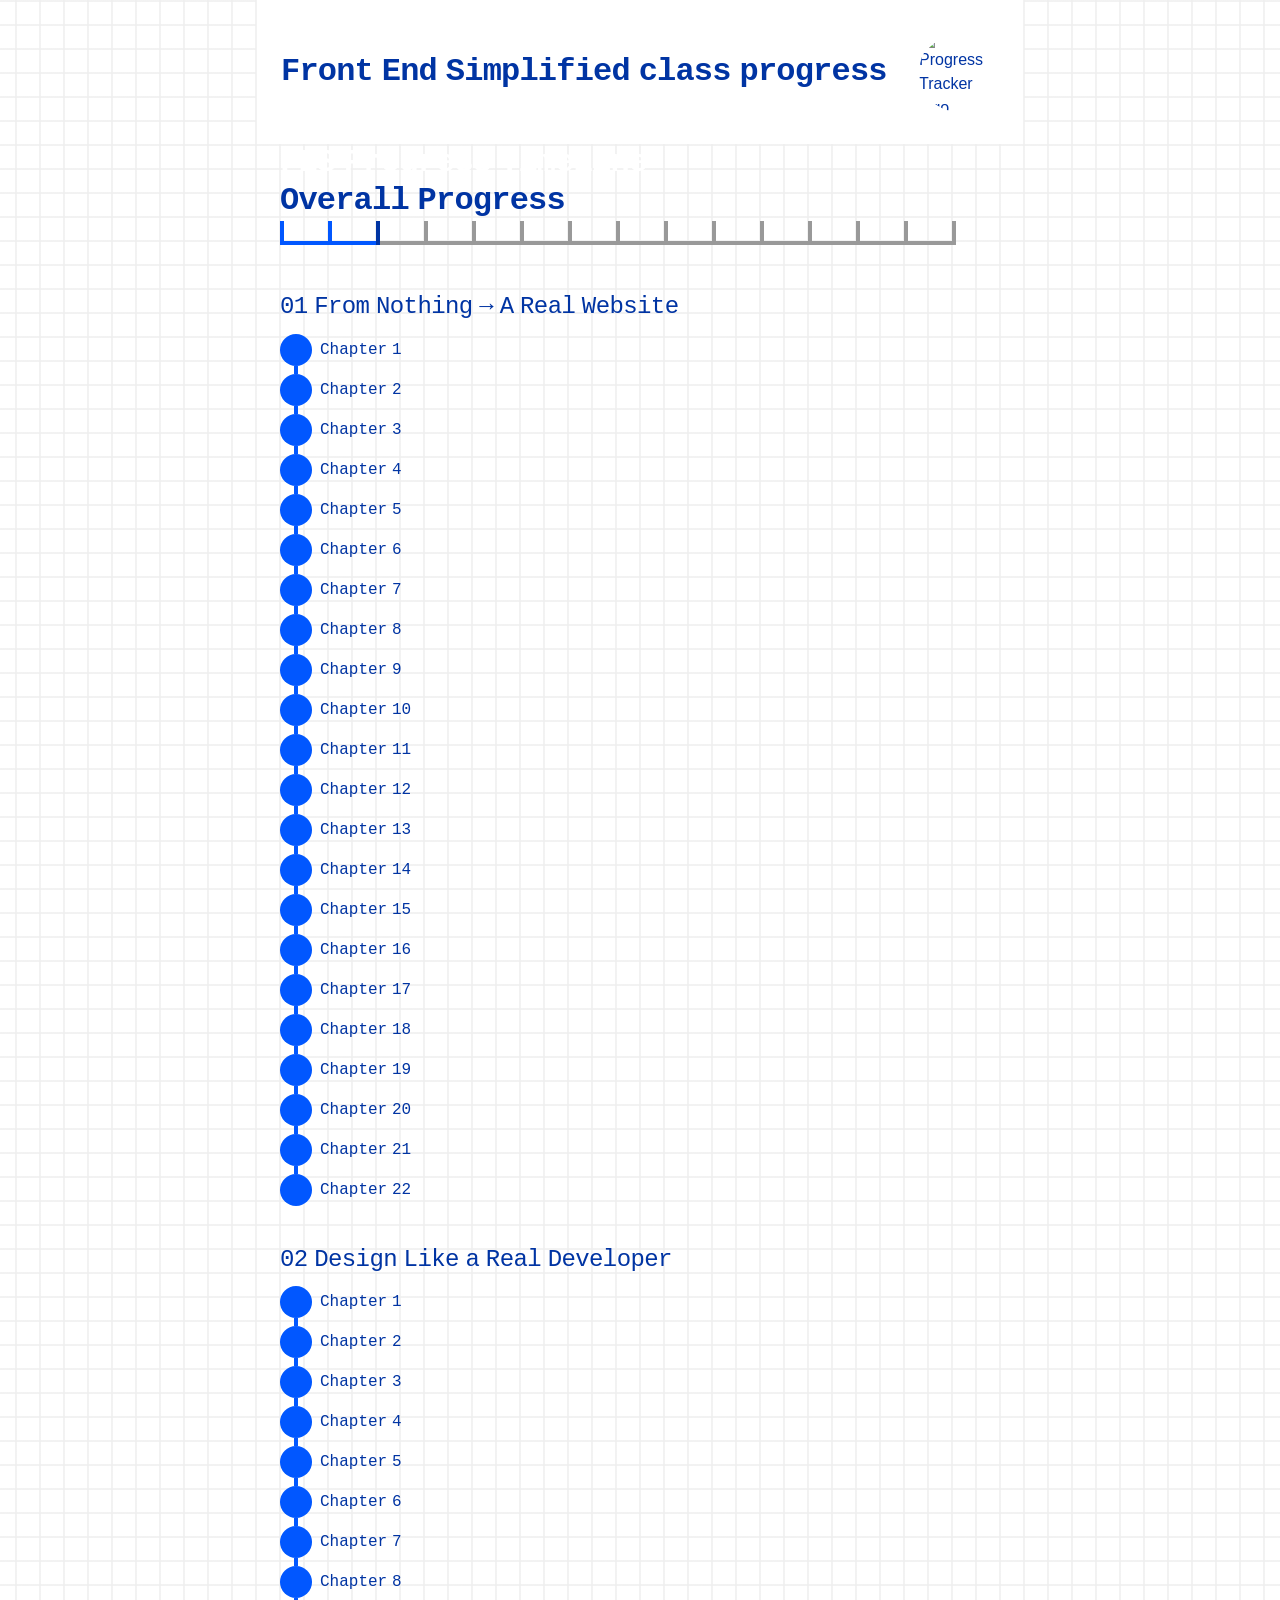
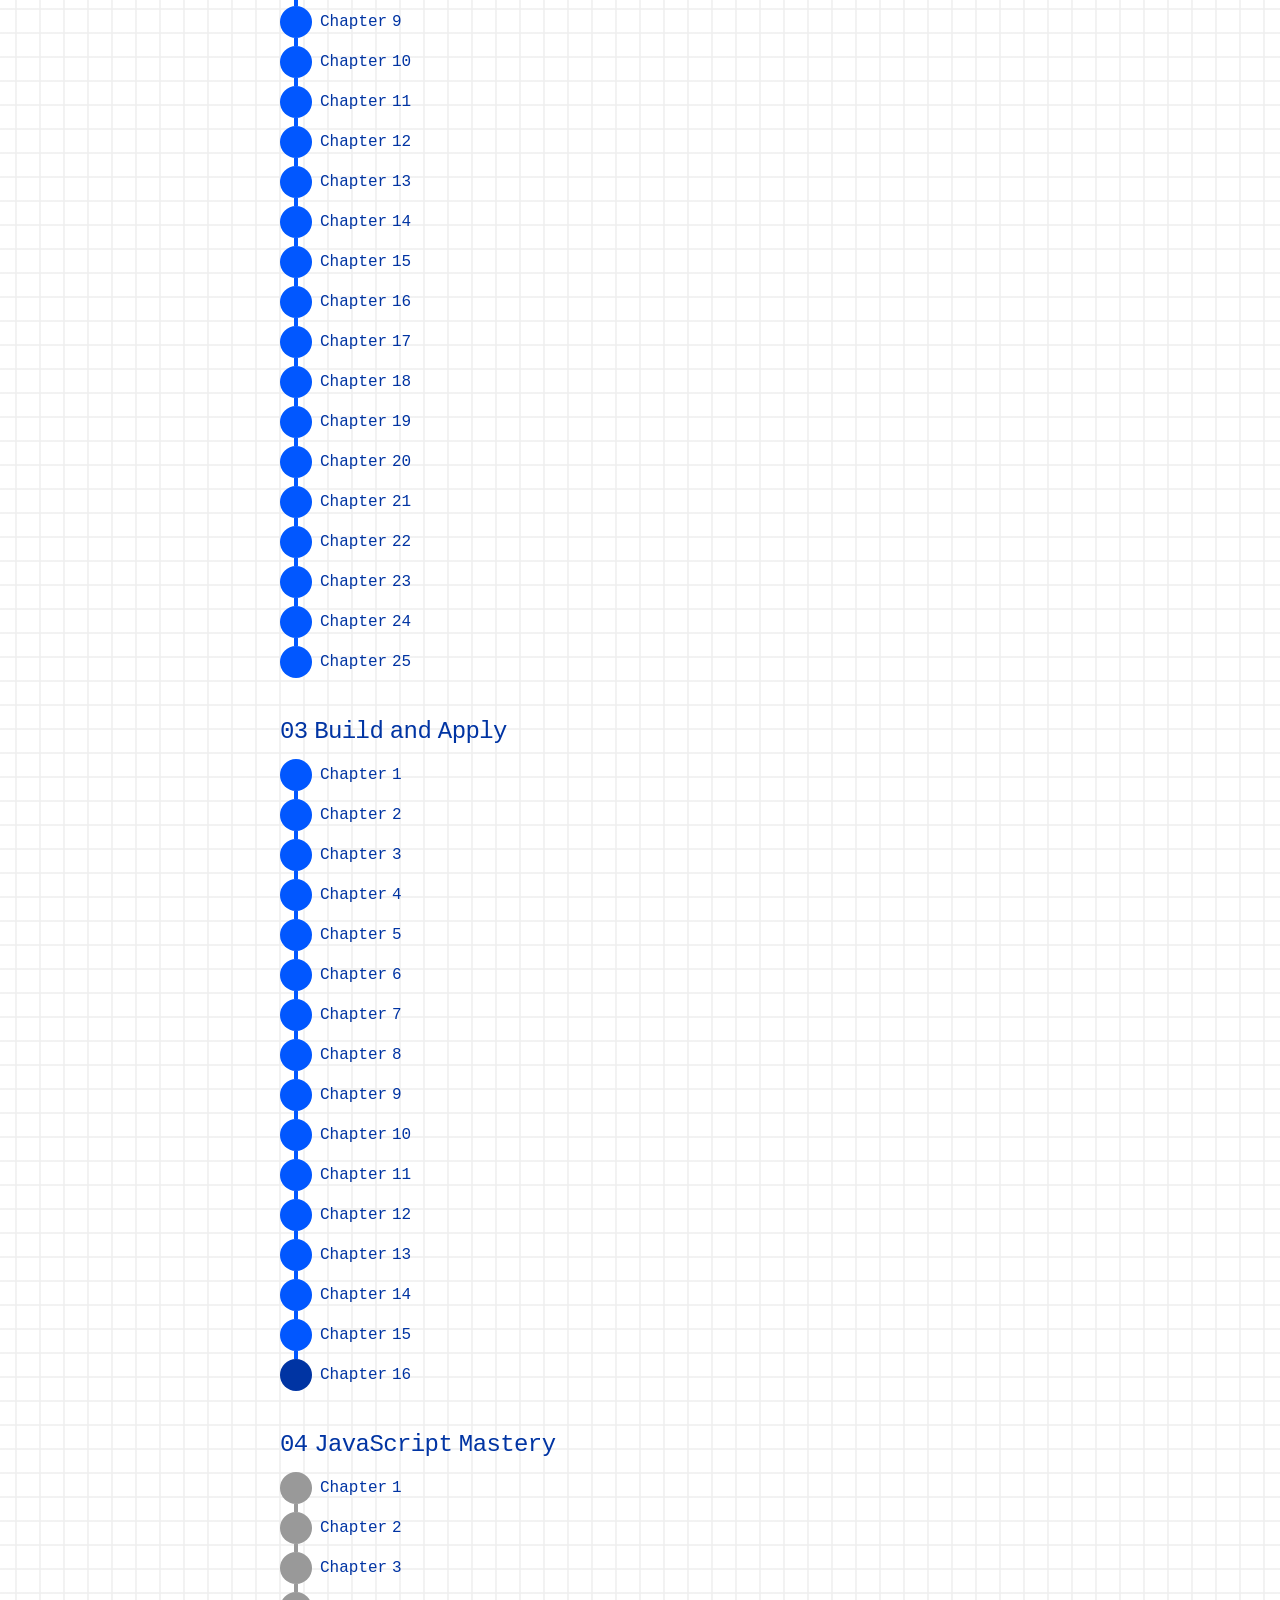
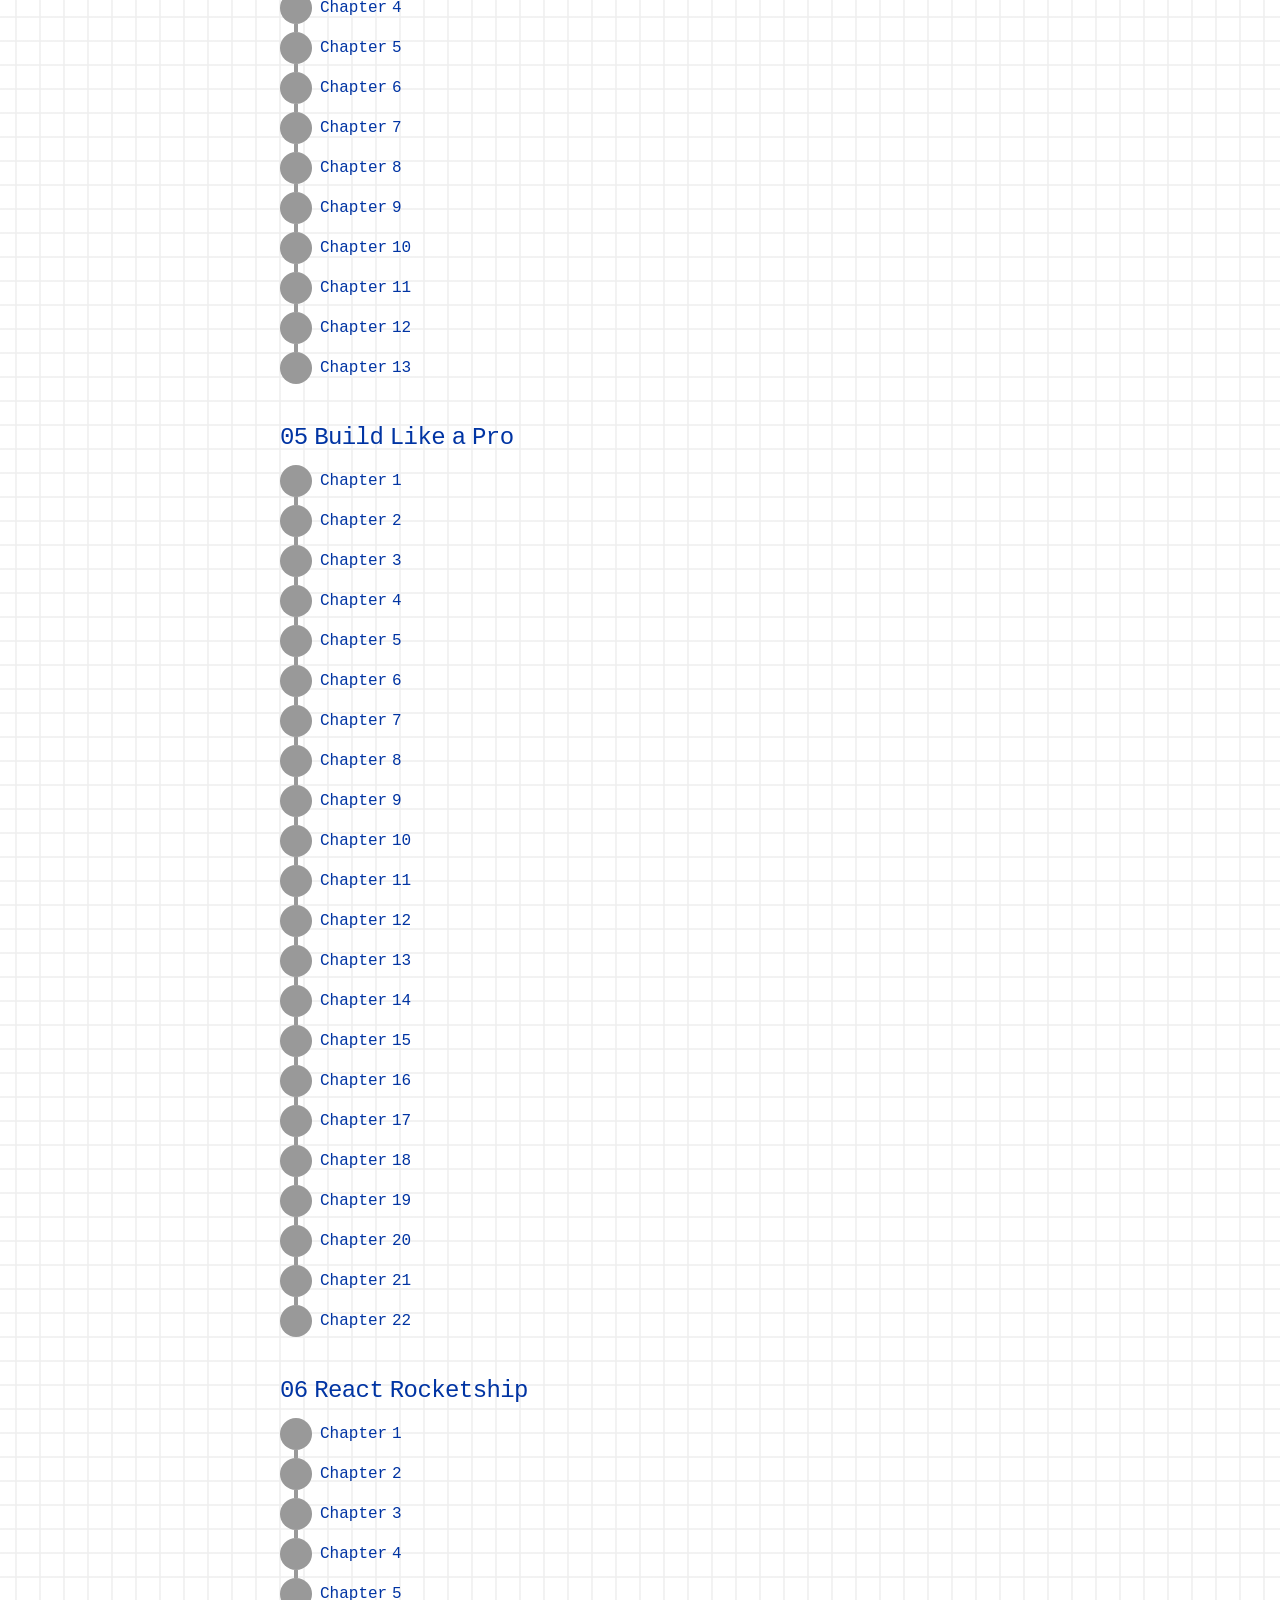
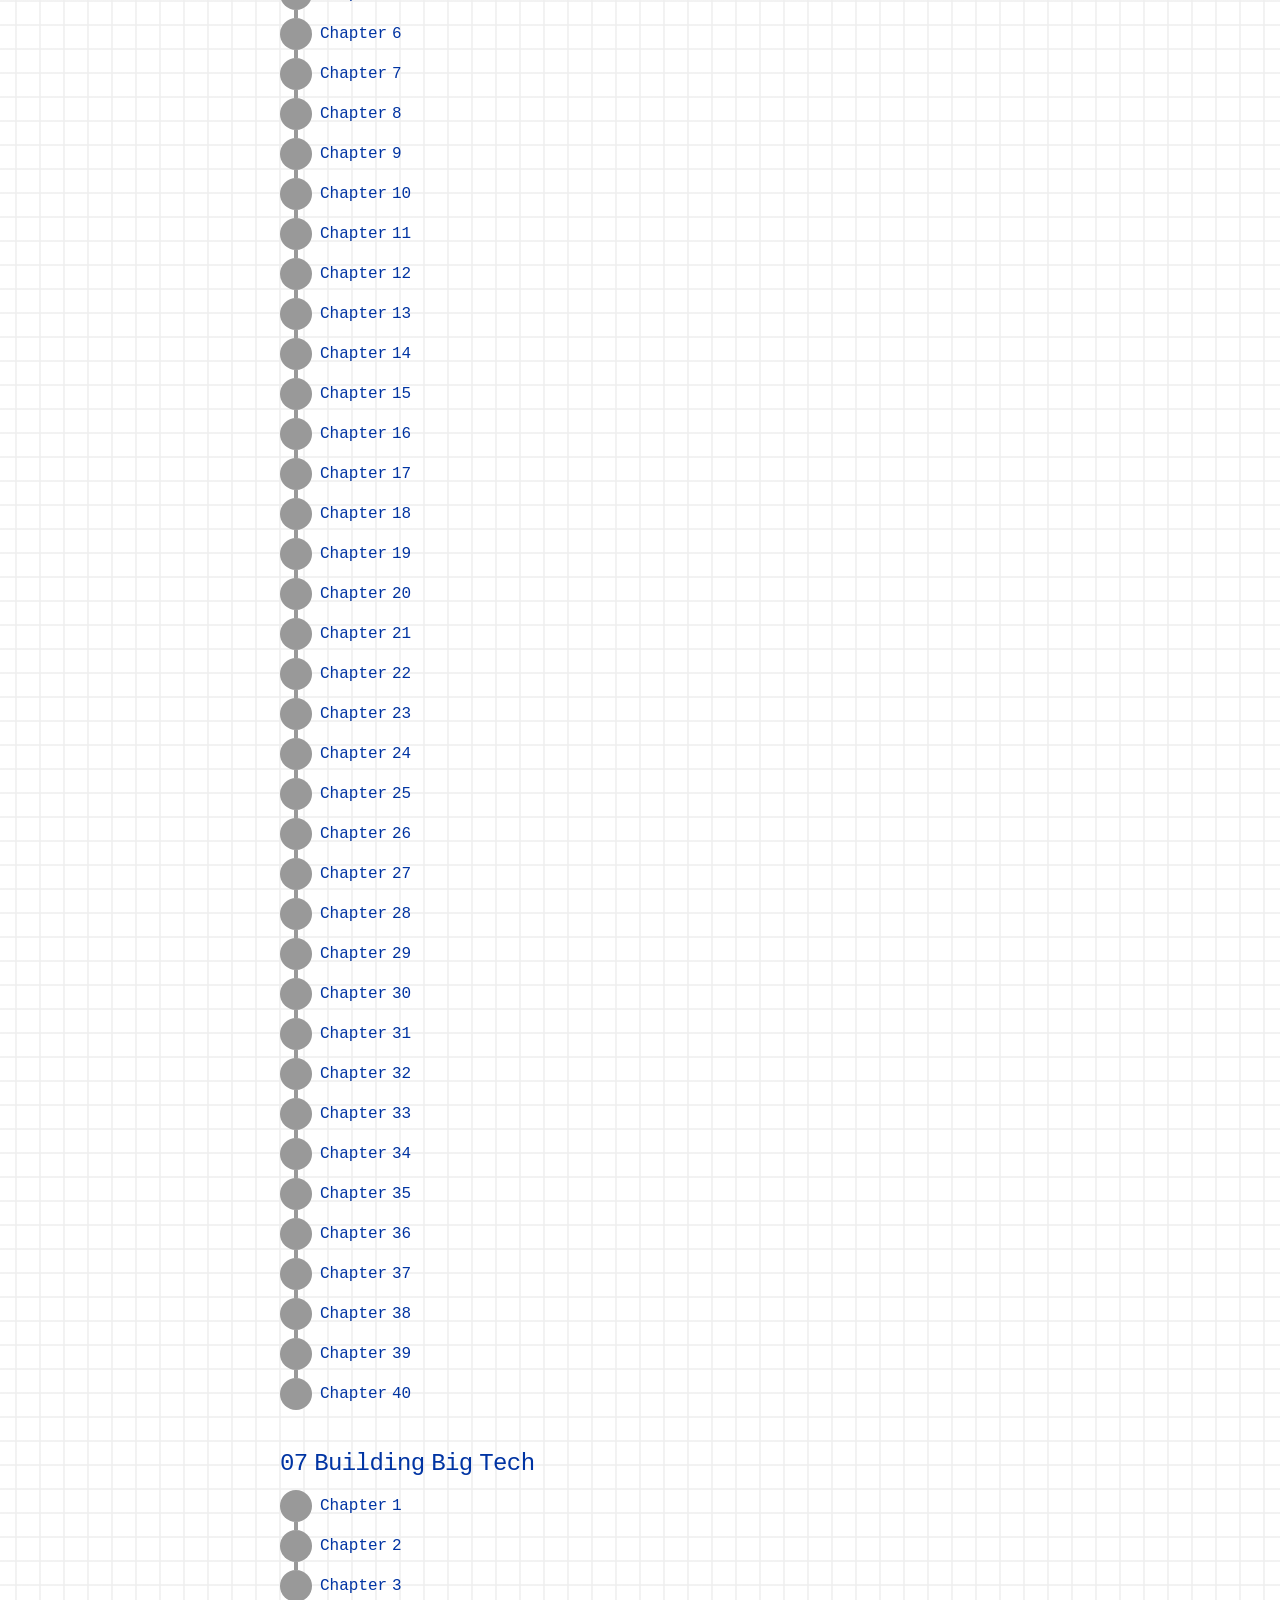
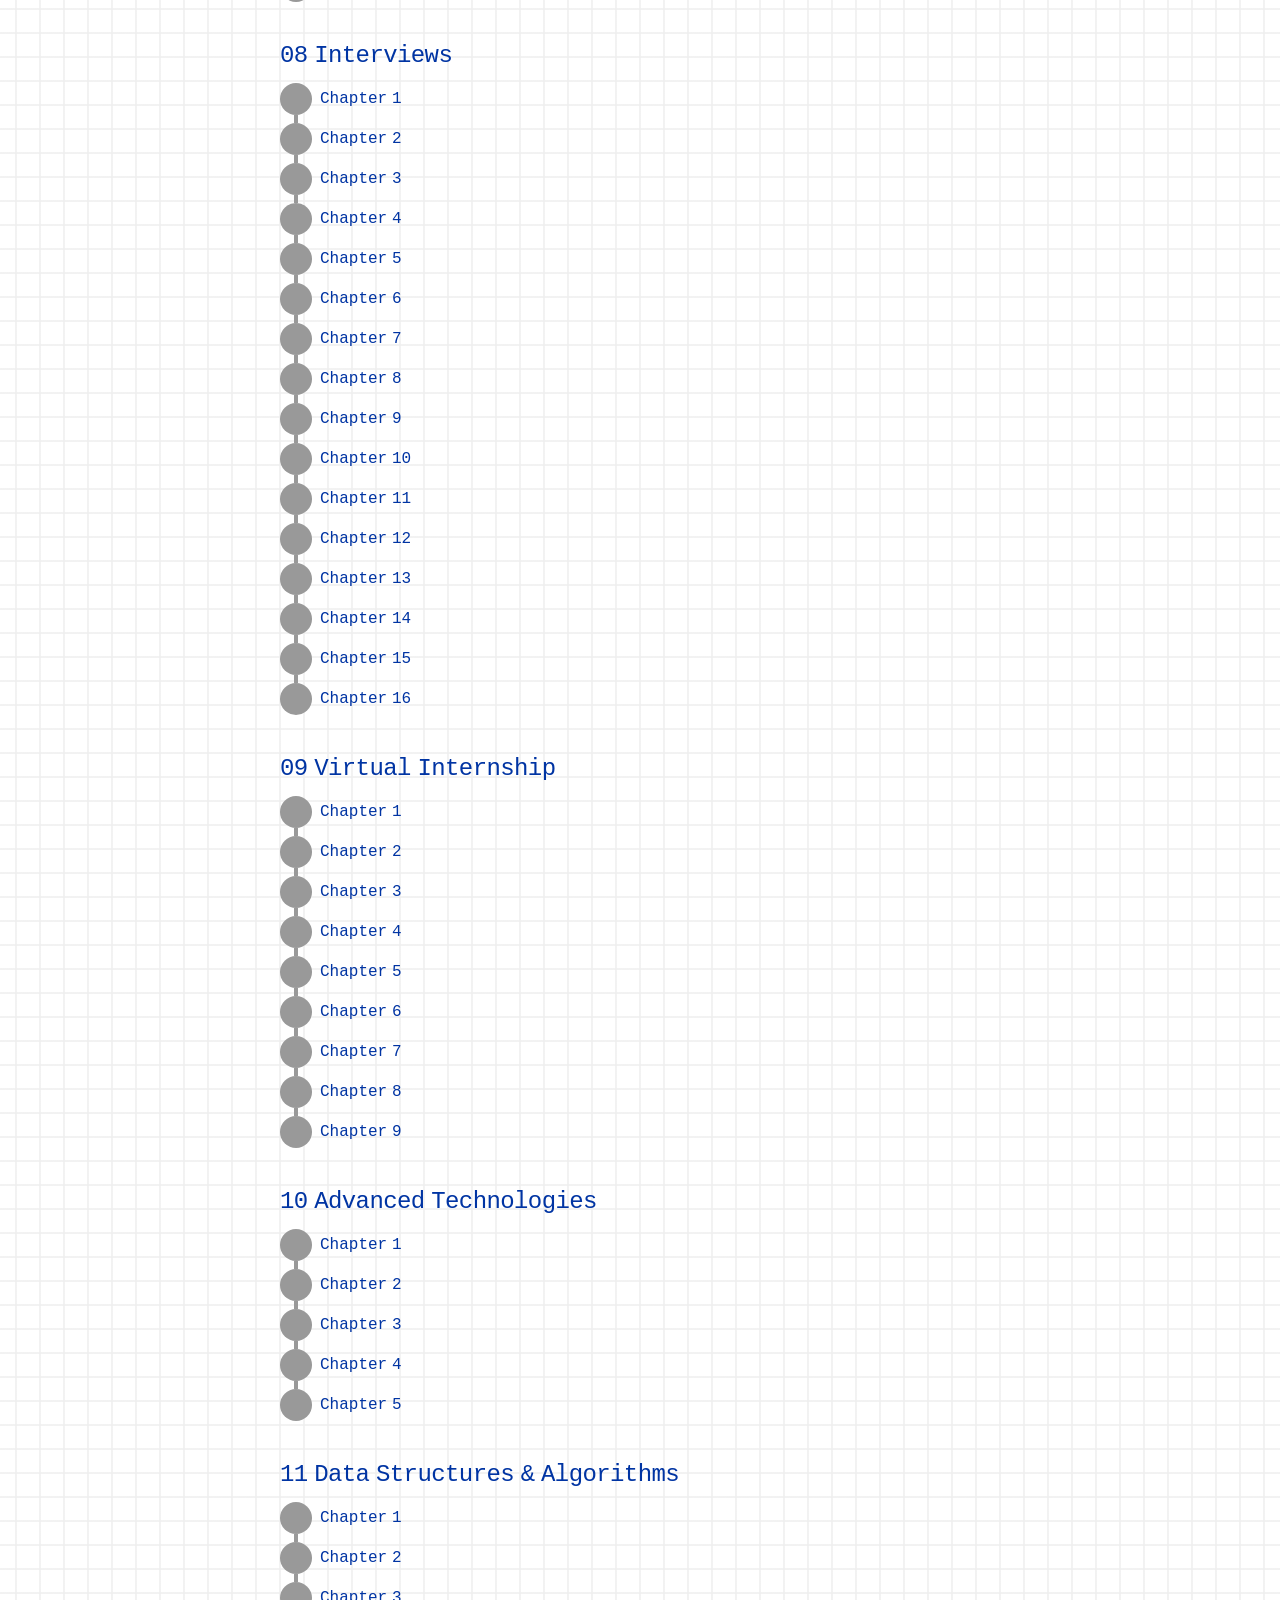
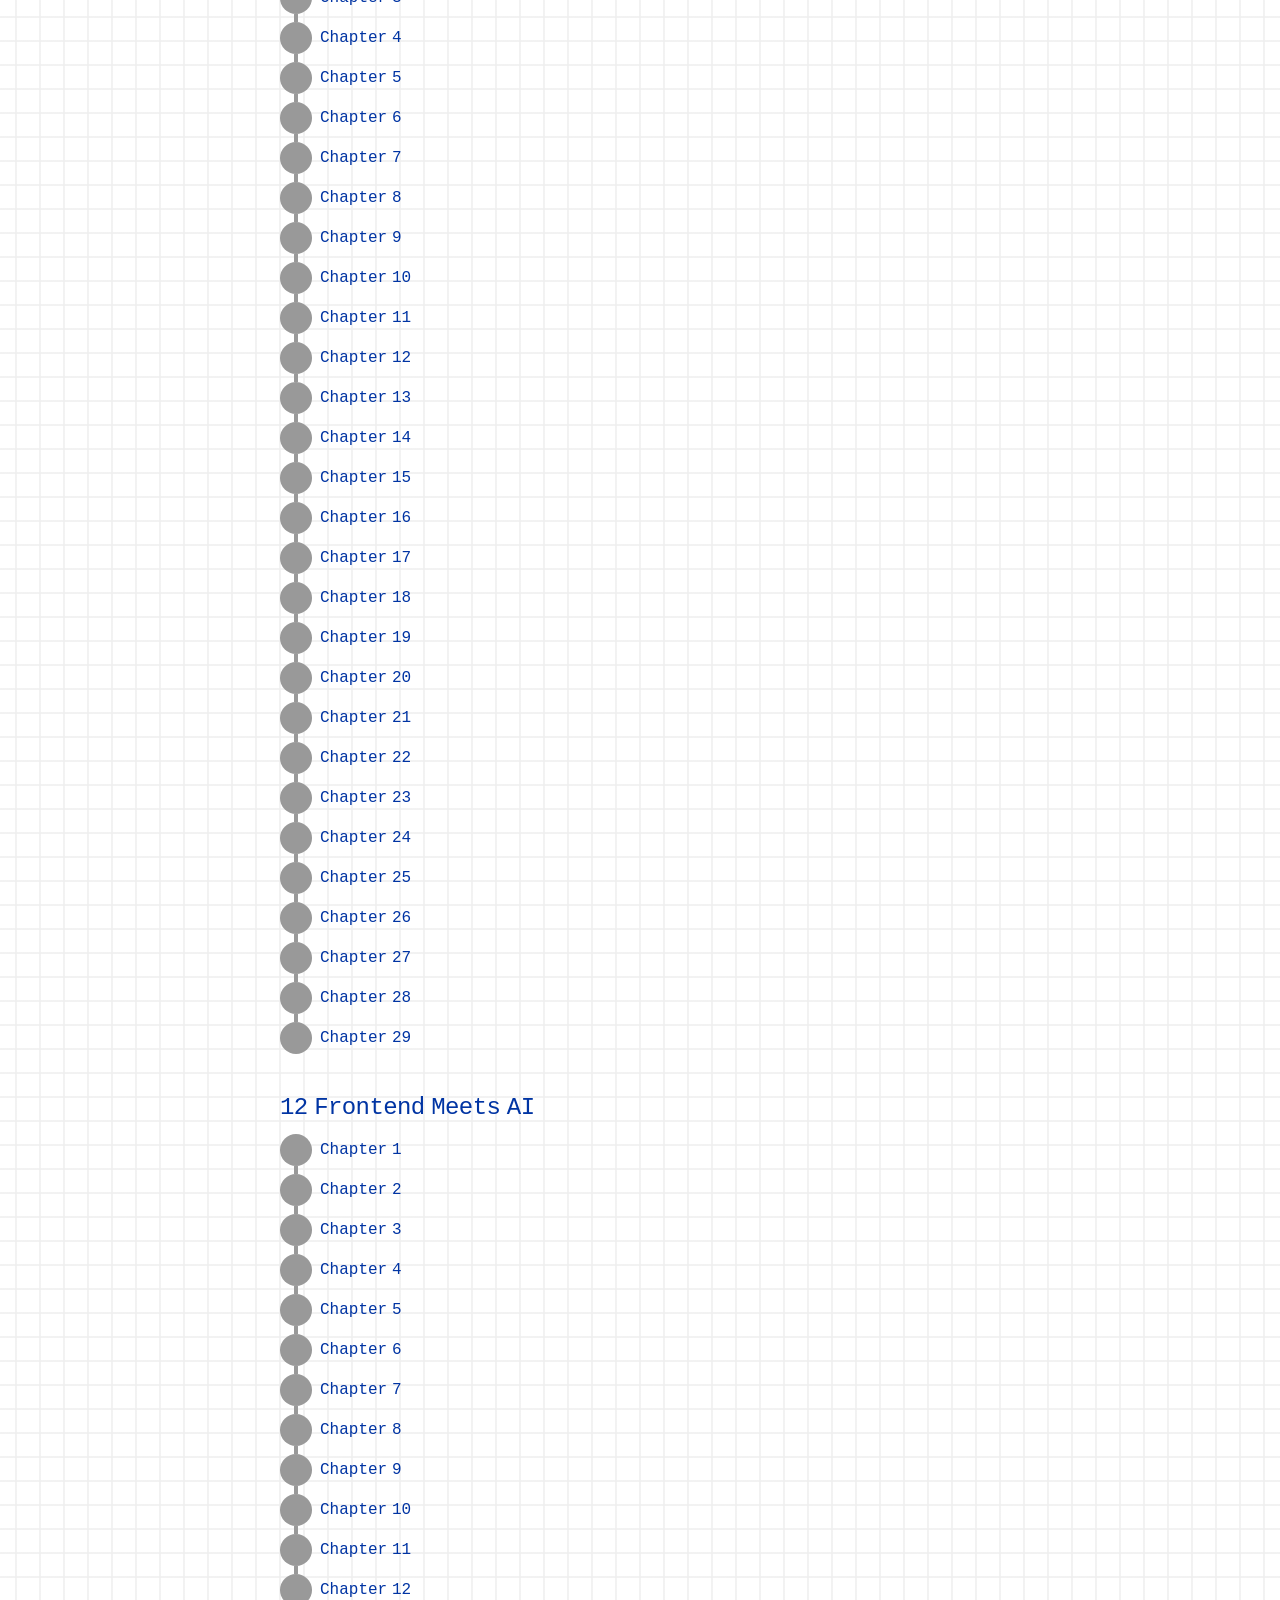
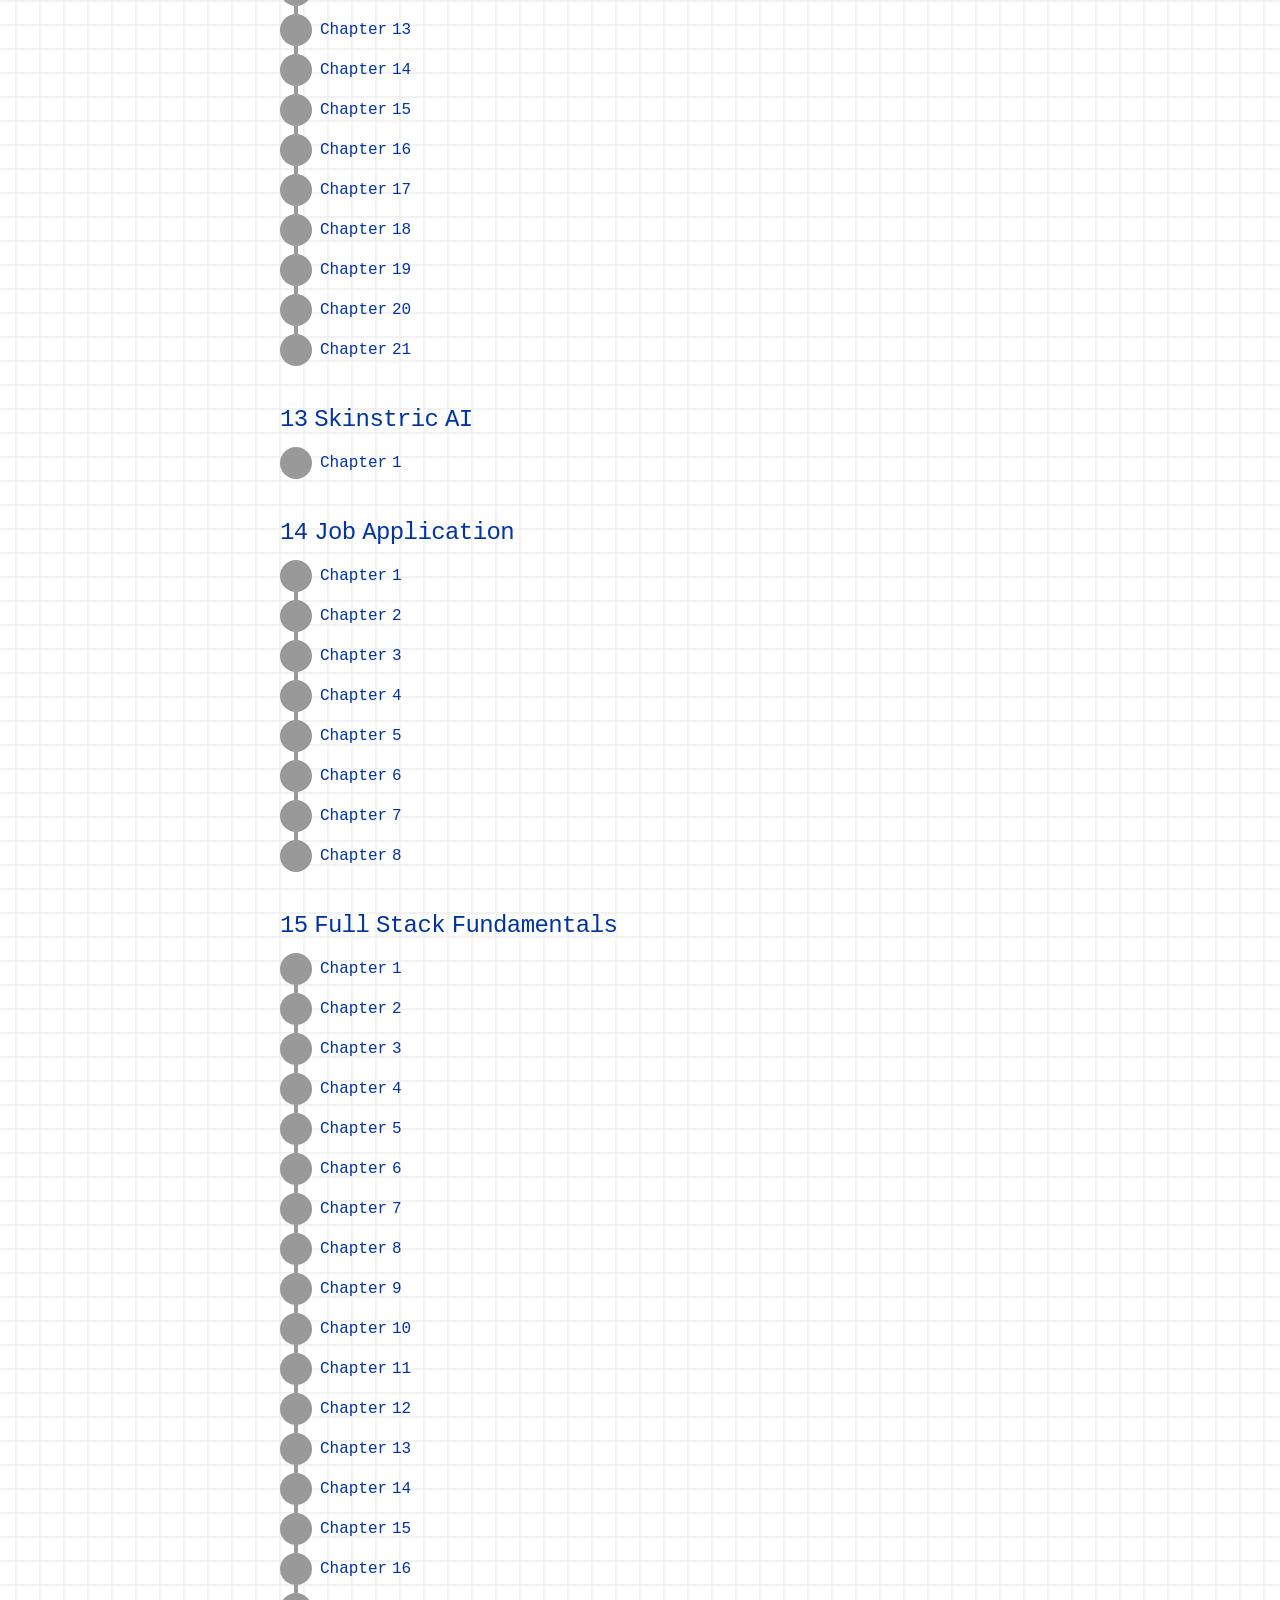
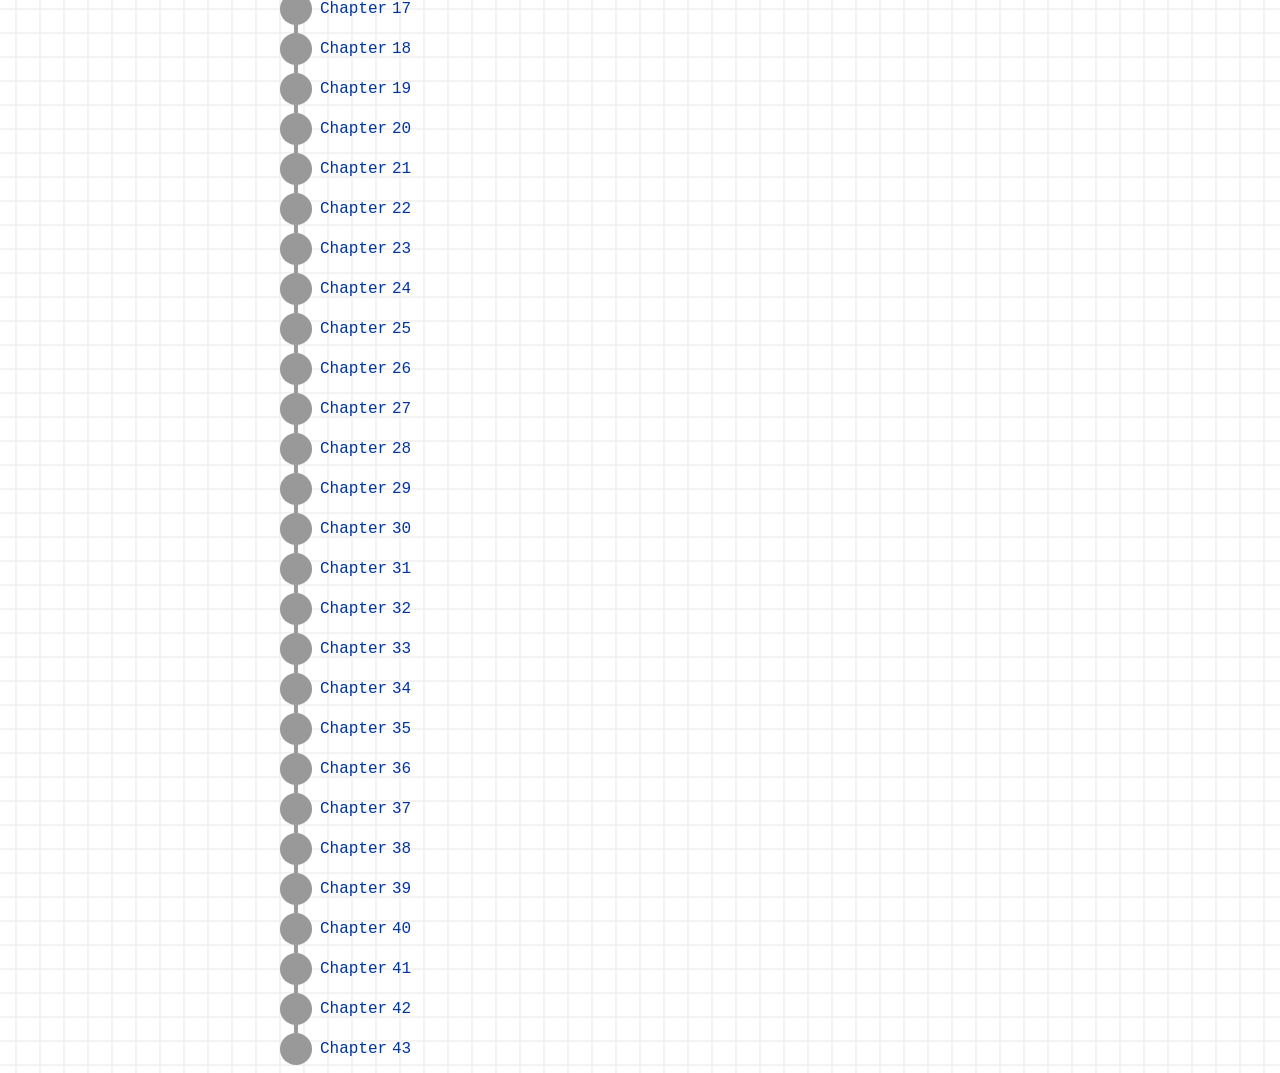
==== commit ce7030a8: "added my fes modifications" ====
--- a/src/index.html
+++ b/src/index.html
@@ -1,491 +1,43 @@
-<!doctype html>
+<!-- index.html -->
+<!DOCTYPE html>
 <html lang="en">
-  <head>
-    <meta charset="utf-8">
-    <meta name="viewport" content="width=device-width, initial-scale=1">
-
-    <title>Progress Tracker - Illustrate the steps in a multi step process like a form or a timeline</title>
-    <meta name="description" content="Illustrate the steps in a multi step process like a form or a timeline">
-
-    <meta property="og:title" content="Progress Tracker"> 
-    <meta property="og:description" content="Illustrate the steps in a multi step process like a form or a timeline">
-    <meta property="og:site_name" content="Progress Tracker">
-    <meta property="og:url" content="https://nigelotoole.github.io/progress-tracker/">
-    <meta property="og:image" content="https://nigelotoole.github.io/progress-tracker/images/progress-tracker-social.png">
-    <meta property="og:image:alt" content="Progress Tracker">
-    <meta name="twitter:card" content="summary_large_image">
-
-    <link rel="icon" type="image/png" href="favicon-96x96.png" sizes="96x96" />
-    <link rel="icon" type="image/svg+xml" href="favicon.svg" />
-    <link rel="shortcut icon" href="favicon.ico" />
-    <link rel="apple-touch-icon" sizes="180x180" href="/apple-touch-icon.png" />
-
-    <link rel="stylesheet" href="styles/main.css">
-    <link rel="stylesheet" href="styles/progress-tracker.css">
-  </head>
-
-  <body>
-
-    <header class="header fullwidth space--sm">
-      <div class="container">
-
-        <h1 class="logo-text">Progress Tracker</h1> 
-
-        <nav class="nav header-nav">
-          <a href="https://github.com/NigelOToole/progress-tracker/archive/master.zip" class="btn btn--green btn--ghost"><span>Download</span></a>
-          <a href="https://github.com/NigelOToole/progress-tracker" class="btn btn--green btn--ghost"><span>GitHub <svg class="icon" aria-hidden="true" viewbox="0 0 24 24"><path d="M7 7h8.586L5.293 17.293l1.414 1.414L17 8.414V17h2V5H7v2z"/></svg></span></a>
-        </nav>
-      </div>
-    </header>
-
+<head>
+  <meta charset="UTF-8">
+  <title>FES Progress Timeline</title>
+  <link rel="stylesheet" href="styles/main.css">
+  <link rel="stylesheet" href="styles/progress-tracker.css">
+</head>
+<body>
     <main id="main" class="main">
 
       <section class="fullwidth intro">
         <div class="container content flow">
 
           <div class="heading page-intro">
-            <h2 class="page-heading">Show the steps in a multi step process like a form or a timeline.</h2>
+            <h2 class="page-heading">Front End Simplified class progress</h2>
 
             <img src="images/progress-tracker-logo.svg" class="page-intro-img" width="80" height="80" alt="Progress Tracker logo">
           </div>
 
+<!-- Currently unused extra info 
           <h3>Features</h3> 
           <ul class="columns-sm-2">
             <li>Horizontal or vertical alignment to the start, center or end</li>
             <li>Reverse the text position</li>
             <li>Spaced, Square, Dashed, Counter and Inline variants</li>
           </ul>
+          -->
           
         </div>
       </section>
 
+      <div class="container">
+        <h1 class="logo-text">FES Progress Timeline</h1>
 
-      <section class="fullwidth demos">
-        <div class="container content flow">
+        <div id="timeline"></div>
+      </div>
 
-          <h2>Demos</h2>
-
-          
-          <h3>Markers</h3>
-
-          <section class="demo">
-            <ol class="progress-tracker">
-              <li class="progress-step is-complete"></li>
-              <li class="progress-step is-complete"></li>
-              <li class="progress-step is-active" aria-current="step"></li>
-              <li class="progress-step"></li>
-              <li class="progress-step"></li>
-            </ol>  
-          </section>
-
-          <section class="demo">
-            <ol class="progress-tracker progress-tracker--spaced">
-              <li class="progress-step is-complete"></li>
-              <li class="progress-step is-complete"></li>
-              <li class="progress-step is-active" aria-current="step"></li>
-              <li class="progress-step"></li>
-              <li class="progress-step"></li>
-            </ol>
-          </section>
-
-          <section class="demo">
-            <ol class="progress-tracker progress-tracker--dashed-even">
-              <li class="progress-step is-complete"></li>
-              <li class="progress-step is-complete"></li>
-              <li class="progress-step is-active" aria-current="step"></li>
-              <li class="progress-step"></li>
-              <li class="progress-step"></li>
-            </ol>  
-          </section>
-
-          <section class="demo">
-            <ol class="progress-tracker progress-tracker--dashed">
-              <li class="progress-step is-complete"></li>
-              <li class="progress-step is-complete"></li>
-              <li class="progress-step is-active" aria-current="step"></li>
-              <li class="progress-step"></li>
-              <li class="progress-step"></li>
-            </ol>  
-          </section>
-
-          <section class="demo">
-            <ol class="progress-tracker progress-tracker--marker-counter">
-              <li class="progress-step is-complete"></li>
-              <li class="progress-step is-complete"></li>
-              <li class="progress-step is-active" aria-current="step"></li>
-              <li class="progress-step"></li>
-              <li class="progress-step"></li>
-            </ol>
-          </section>
-
-          <section class="demo">
-            <ol class="progress-tracker progress-tracker--marker-dataset">
-              <li class="progress-step is-complete" data-text="A1"></li>
-              <li class="progress-step is-complete" data-text="A2"></li>
-              <li class="progress-step is-active" aria-current="step" data-text="X"></li>
-              <li class="progress-step" data-text="✓"></li>
-              <li class="progress-step" data-text="😃"></li>
-            </ol>
-          </section>
-      
-          <section class="demo">
-            <ol class="progress-tracker progress-tracker--marker-square">
-              <li class="progress-step is-complete"></li>
-              <li class="progress-step is-complete"></li>
-              <li class="progress-step is-active" aria-current="step"></li>
-              <li class="progress-step"></li>
-              <li class="progress-step"></li>
-            </ol>
-          </section>
-
-
-          <div class="section-heading">
-            <h3>Markers with text</h3>
-
-            <div class="class-update" data-target=".demo--text .progress-tracker">
-              <div class="class-update-item">
-                <label for="class-update-demo-text-inline">Inline align: </label>
-                <select id="class-update-demo-text-inline" class="select">
-                  <option value="" selected>Start</option>
-                  <option value="progress-tracker--center">Center</option>
-                  <option value="progress-tracker--end">End</option>
-                </select> 
-              </div>
-
-              <div class="class-update-item">
-                <label for="class-update-demo-text-block">Block align: </label>
-                <select id="class-update-demo-text-block" class="select">
-                  <option value="" selected>Default</option>
-                  <option value="progress-tracker--reverse">Reverse</option>
-                </select>
-              </div>
-
-              <div class="class-update-item">
-                <label for="class-update-demo-text-variant">Variant: </label>
-                <select id="class-update-demo-text-variant" class="select">
-                  <option value="" selected>Default</option>
-                  <option value="progress-tracker--dashed">Dashed</option>
-                  <option value="progress-tracker--dashed-even">Dashed even</option>
-                  <option value="progress-tracker--spaced">Spaced</option>
-                  <option value="progress-tracker--marker-square">Square</option>
-                </select>
-              </div>
-            </div>
-          </div>
-
-          <section class="demo demo--text">
-            <ol class="progress-tracker">
-              <li class="progress-step is-complete">
-                <div class="progress-text">
-                  <h4 class="progress-title">Step 1</h4>
-                  <p>Text explaining this step to the user.</p>
-                </div>
-              </li>
-    
-              <li class="progress-step is-active" aria-current="step">
-                <div class="progress-text">
-                  <h4 class="progress-title">Step 2</h4>
-                  <p>Text explaining this step to the user.</p>
-                </div>
-              </li>
-    
-              <li class="progress-step" aria-current="step">
-                <div class="progress-text">
-                  <h4 class="progress-title">Step 3</h4>
-                  <p>Shorter text explanation.</p>
-                </div>
-              </li>
-            </ol>
-          </section>
-
-
-          <h3>Animation</h3>
-          <section class="demo demo--anim">
-            <ol class="progress-tracker progress-tracker--anim">
-              <li class="progress-step">
-                <button class="progress-text">
-                  <h4 class="progress-title">Step 1</h4>
-                  <p>Text explaining this step to the user.</p>
-                </button>
-              </li>
-    
-              <li class="progress-step">
-                <button class="progress-text">
-                  <h4 class="progress-title">Step 2</h4>
-                  <p>Text explaining this step to the user.</p>
-                </button>
-              </li>
-    
-              <li class="progress-step" aria-current="step">
-                <button class="progress-text">
-                  <h4 class="progress-title">Step 3</h4>
-                  <p>Shorter text explanation.</p>
-                </button>
-              </li>
-            </ol>
-          </section>
-
-
-          <h3>Inline text</h3>
-
-          <section class="demo demo--inline">
-            <ol class="progress-tracker progress-tracker--inline">
-              <li class="progress-step is-complete">
-                <div class="progress-text">
-                  <h4 class="progress-title">Step 1</h4>
-                </div>
-              </li>
-    
-              <li class="progress-step is-active" aria-current="step">
-                <div class="progress-text">
-                  <h4 class="progress-title">Step 2</h4>
-                </div>
-              </li>
-    
-              <li class="progress-step">
-                <div class="progress-text">
-                  <h4 class="progress-title">Step 3</h4>
-                </div>
-              </li>
-            </ol>
-          </section>
-
-          <section class="demo demo--inline">
-            <ol class="progress-tracker progress-tracker--inline progress-tracker--inline-text-end">
-              <li class="progress-step is-complete">
-                <div class="progress-text">
-                  <h4 class="progress-title">Step 1</h4>
-                </div>
-              </li>
-    
-              <li class="progress-step is-active" aria-current="step">
-                <div class="progress-text">
-                  <h4 class="progress-title">Step 2</h4>
-                </div>
-              </li>
-    
-              <li class="progress-step">
-                <div class="progress-text">
-                  <h4 class="progress-title">Step 3</h4>
-                </div>
-              </li>
-            </ol>
-          </section>
-
-
-          <div class="section-heading">
-            <h3>Vertical</h3>
-
-            <div class="class-update" data-target=".demo--vertical .progress-tracker">
-              <div class="class-update-item">
-                <label for="class-update-demo-vertical-inline">Inline align: </label>
-                <select id="class-update-demo-vertical-inline" class="select">
-                  <option value="" selected>Start</option>
-                  <option value="progress-tracker--center">Center</option>
-                  <option value="progress-tracker--end">End</option>
-                </select> 
-              </div>
-
-              <div class="class-update-item">
-                <label for="class-update-demo-vertical-variant">Variant: </label>
-                <select id="class-update-demo-vertical-variant" class="select">
-                  <option value="" selected>Default</option>
-                  <option value="progress-tracker--dashed">Dashed</option>
-                  <option value="progress-tracker--dashed-even">Dashed even</option>
-                  <option value="progress-tracker--spaced">Spaced</option>
-                  <option value="progress-tracker--marker-square">Square</option>
-                </select>
-              </div>
-            </div>
-          </div>
-
-          <section class="demo demo--vertical">
-            <ol class="progress-tracker progress-tracker--vertical">
-              <li class="progress-step is-complete">
-                <div class="progress-text">
-                  <h4 class="progress-title">Step 1</h4>
-                  <p>Text explaining this step to the user.</p>
-                </div>
-              </li>
-    
-              <li class="progress-step is-active" aria-current="step">
-                <div class="progress-text">
-                  <h4 class="progress-title">Step 2</h4>
-                  <p>Text explaining this step to the user.</p>
-                </div>
-              </li>
-    
-              <li class="progress-step">
-                <div class="progress-text">
-                  <h4 class="progress-title">Step 3</h4>
-                  <p>Shorter text explanation.</p>
-                </div>
-              </li>
-            </ol>
-          </section>
-
-        </div>
-      </section>
-
-
-      <section id="docs" class="fullwidth docs">
-        <div class="container content flow">
-
-          <h2 id="docs-installation">Installation</h2>
-
-<pre><code class="scroll-shadow-inline" tabindex="0">$ npm install progress-tracker --save-dev</code></pre>
-
-
-          <h2 id="docs-usage">Usage</h2>
-
-          <p>Add the CSS into your project and add the elements to your HTML.</p> 
-
-
-          <h3 id="docs-markup">Markup</h3>
-
-<pre><code class="scroll-shadow-inline" tabindex="0">&lt;ol class="progress-tracker"&gt;
-  &lt;li class="progress-step is-complete"&gt;
-    &lt;div class="progress-text"&gt; ... &lt;/div&gt;
-  &lt;/li&gt;
-  &lt;li class="progress-step is-active" aria-current="step"&gt;
-    &lt;div class="progress-text"&gt; ... &lt;/div&gt;
-  &lt;/li&gt;
-  &lt;li class="progress-step"&gt;
-    &lt;div class="progress-text"&gt; ... &lt;/div&gt;
-  &lt;/li&gt;
-&lt;/ol&gt;
-</code></pre>
-
-
-<h3 id="docs-options">Options</h3>
-
-<p>Customize the appearance of the element by adding the variant classes as needed.</p>
-
-<div class="table-outer scroll-shadow-inline" tabindex="0">
-  <table class="table">
-    <tbody><tr>
-      <th>Class</th>
-      <th>Description</th>
-    </tr>
-
-    <tr>
-      <td>progress-tracker</td>
-      <td>Default layout, start aligned.</td>
-    </tr>
-    <tr>
-      <td>progress-tracker--center</td>
-      <td>Center aligned layout.</td>
-    </tr>
-    <tr>
-      <td>progress-tracker--end</td>
-      <td>End aligned layout.</td>
-    </tr>
-    
-    <tr>
-      <td>progress-tracker--reverse</td>
-      <td>Reversed layout, i.e. text on top.</td>
-    </tr>
-
-    <tr>
-      <td>progress-tracker--marker-counter</td>
-      <td>Adds a numberic counter to the marker.</td>
-    </tr>
-    <tr>
-      <td>progress-tracker--marker-dataset</td>
-      <td>Adds text to the marker from data-text on the step.</td>
-    </tr>  
-
-    <tr>
-      <td>progress-tracker--spaced</td>
-      <td>Space added around markers.</td>
-    </tr>
-    <tr>
-      <td>progress-tracker--dashed</td>
-      <td>Path is dashed to a set size i.e. each dash is the same size.</td>
-    </tr>
-    <tr>
-      <td>progress-tracker--dashed-even</td>
-      <td>Path is dashed to a fill the space i.e. dash size is dynamic based on available space.</td>
-    </tr>
-
-    <tr>
-      <td>progress-tracker--marker-square</td>
-      <td>Square marker shape.</td>
-    </tr>
-
-    <tr>
-      <td>progress-tracker--anim</td>
-      <td>Allows animation of path.</td>
-    </tr>
-
-    <tr>
-      <td>progress-tracker--inline</td>
-      <td>Marker text is inline with the marker.</td>
-    </tr>
-    <tr>
-      <td>progress-tracker--inline-end</td>
-      <td>As above but text is at the end of the marker.</td>
-    </tr>
-
-    <tr>
-      <td>progress-tracker--vertical</td>
-      <td>Vertically aligned layout.</td>
-    </tr>
-  </tbody></table>
-  </div>
-
-        <h2 id="docs-compatibility">Compatibility</h2>
-        <p>Supports all modern browsers at the time of release.</p>
-
-
-        <h2 id="docs-demo-site">Demo site</h2>
-        <p>Clone the repo from Github and run the commands below.</p>
-
-<pre><code class="scroll-shadow-inline" tabindex="0">$ npm install
-$ npm run dev
-</code></pre>
-
-        </div>
-      </section>
-
+      <script src="./app.js"></script>
     </main>
-
-    <footer class="fullwidth space--sm footer">
-      <div class="container content">
-        <div class="group share">
-          <h4 class="share-title">Share this</h4>
-
-          <share-url text-selector="span" maintain-size="true">
-            <button class="btn btn--icon-multi">
-              <span>Share link</span> 
-              <svg class="icon" aria-hidden="true" viewbox="0 0 24 24"><path d="m3.293 11.293 1.414 1.414L11 6.414V20h2V6.414l6.293 6.293 1.414-1.414L12 2.586l-8.707 8.707z"/></svg>
-              <svg class="icon" viewBox="0 0 24 24" stroke-width="2" stroke-linecap="square" stroke-linejoin="arcs"><path d="M22 11.08V12a10 10 0 1 1-5.93-9.14" fill="none" /><path d="M22 4 12 14.01l-3-3" fill="none"/></svg>
-            </button>
-          </share-url>
-          
-          <share-url action="clipboard" text-success="Copied" text-selector="span" maintain-size="true">
-            <button class="btn btn--icon-multi share-url">
-              <span>Copy link</span> 
-              <svg class="icon" viewbox="0 0 24 24"><rect x="8" y="3" width="13" height="13" rx="0" stroke-width="2" stroke-linecap="square" stroke-linejoin="arcs" fill="none"></rect><path d="M4 7v12c0 .6.4 1 1 1h12" stroke-width="2" stroke-linecap="square" stroke-linejoin="arcs" fill="none"></path></svg>
-              <svg class="icon" aria-hidden="true" viewBox="0 0 24 24" stroke-width="2" stroke-linecap="square" stroke-linejoin="arcs"><path d="M22 11.08V12a10 10 0 1 1-5.93-9.14" fill="none" /><path d="M22 4 12 14.01l-3-3" fill="none"/></svg>
-            </button>
-          </share-url>
-
-        </div>
-
-        <nav class="nav footer-nav">
-          <a href="http://www.purestructure.com/nigelotoole" rel="author">Made by Nigel O Toole</a>
-          <a href="https://github.com/nigelotoole" rel="external">GitHub</a>
-          <a data-encode="bWFpbHRvOnB1cmVAcHVyZXN0cnVjdHVyZS5jb20" data-encode-attribute="href" class="encode">Email</a>
-          <a href="http://www.purestructure.com" rel="external" class="w-100">PURE STRUCTURE</a>
-        </nav>
-      </div>
-    </footer>
-
-
-    <script src="scripts/main.js" type="module"></script>
-    <script src="scripts/share-url-wc.js" type="module"></script>
-
-
-  </body>
+</body>
 </html>
--- a/src/styles/main.css
+++ b/src/styles/main.css
@@ -194,7 +194,7 @@
 /* Clamp from 375 - 768px */
 h1 { font-size: 3rem; font-size: clamp(2.5rem, 2.0229rem + 2.0356vw, 3rem); }
 h2 { font-size: 2rem; font-size: clamp(1.5rem, 1.0229rem + 2.0356vw, 2rem); }
-h3 { font-size: 1.5rem; font-size: clamp(1.25rem, 1.0115rem + 1.0178vw, 1.5rem); }
+h3 { font-size: 1.5rem; font-size: clamp(1.25rem, 1.0115rem + 1.0178vw, 1.5rem); margin-top: 2rem; margin-bottom: 0.75rem; }
 h4 { font-size: 1.25rem; font-size: clamp(1.125rem, 1.0057rem + 0.5089vw, 1.25rem); }
 h5 { font-size: 1rem; }
 h6 { font-size: 1rem; }
